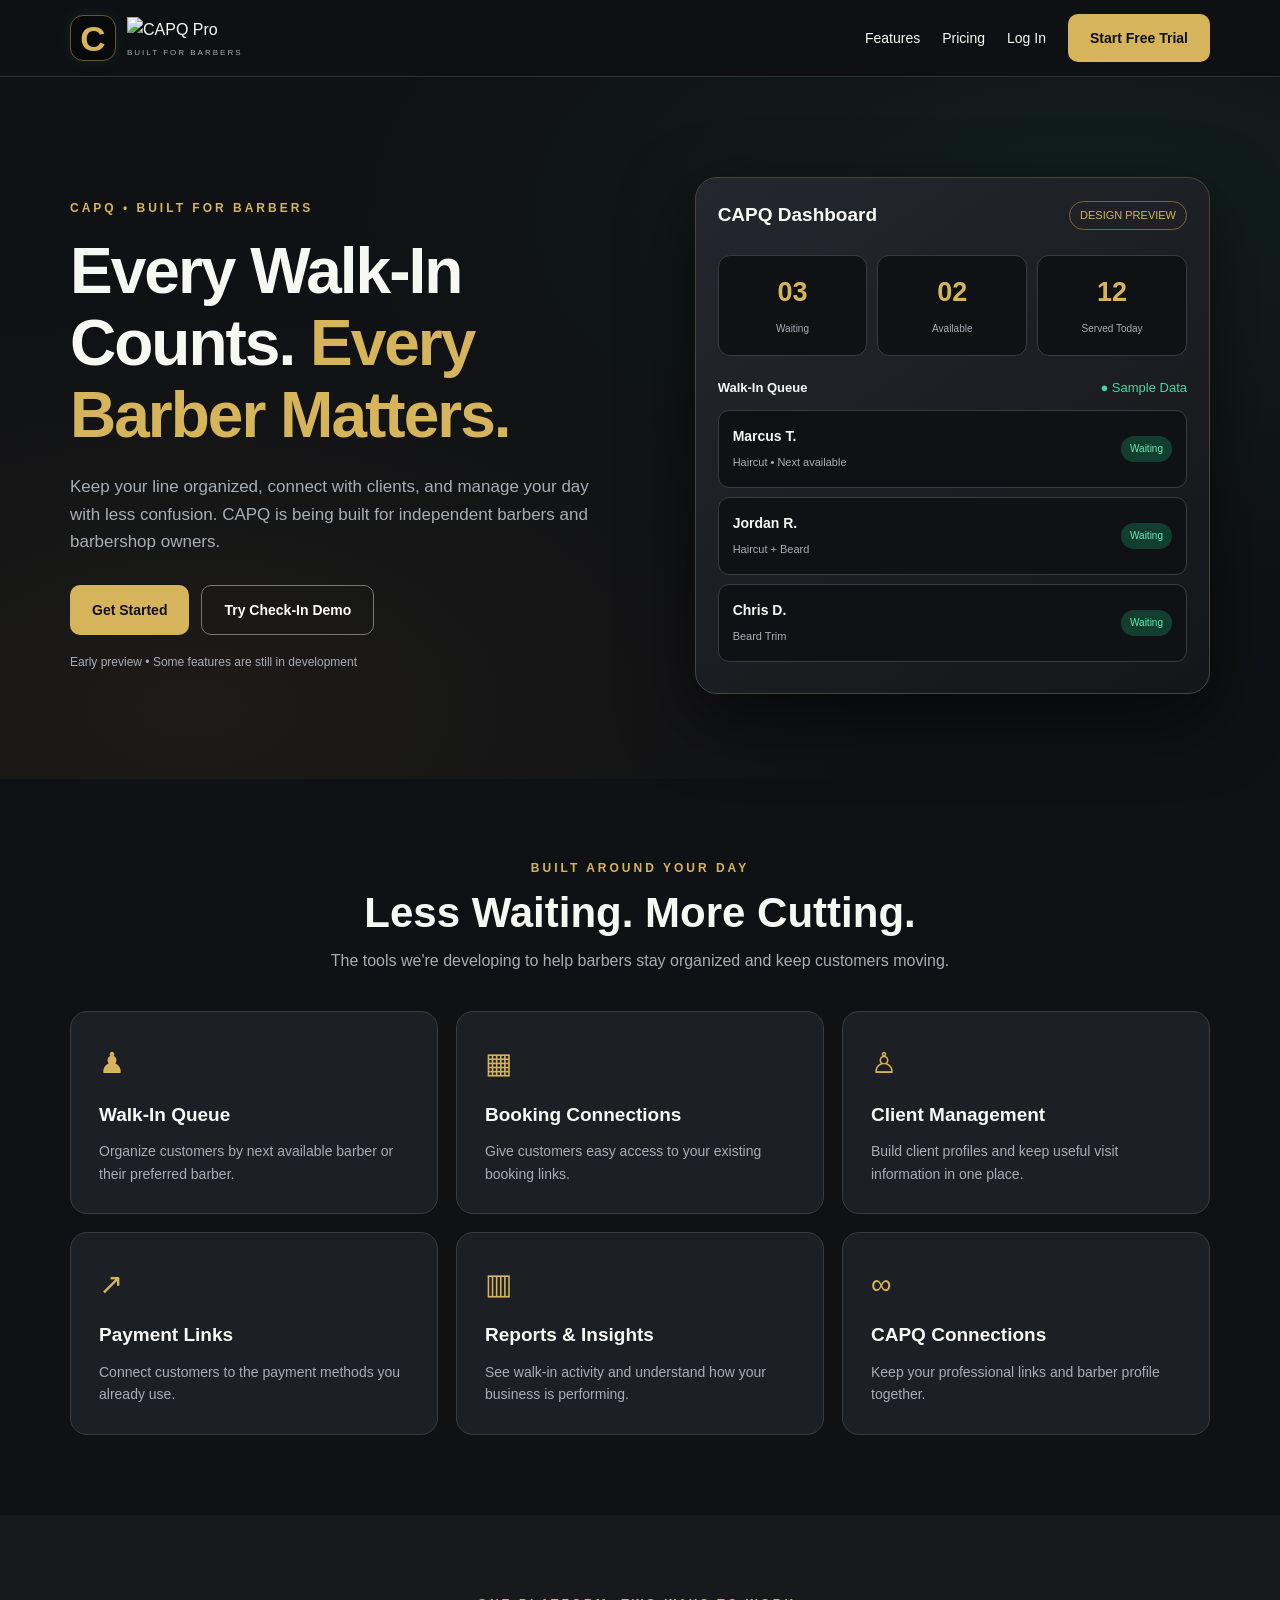
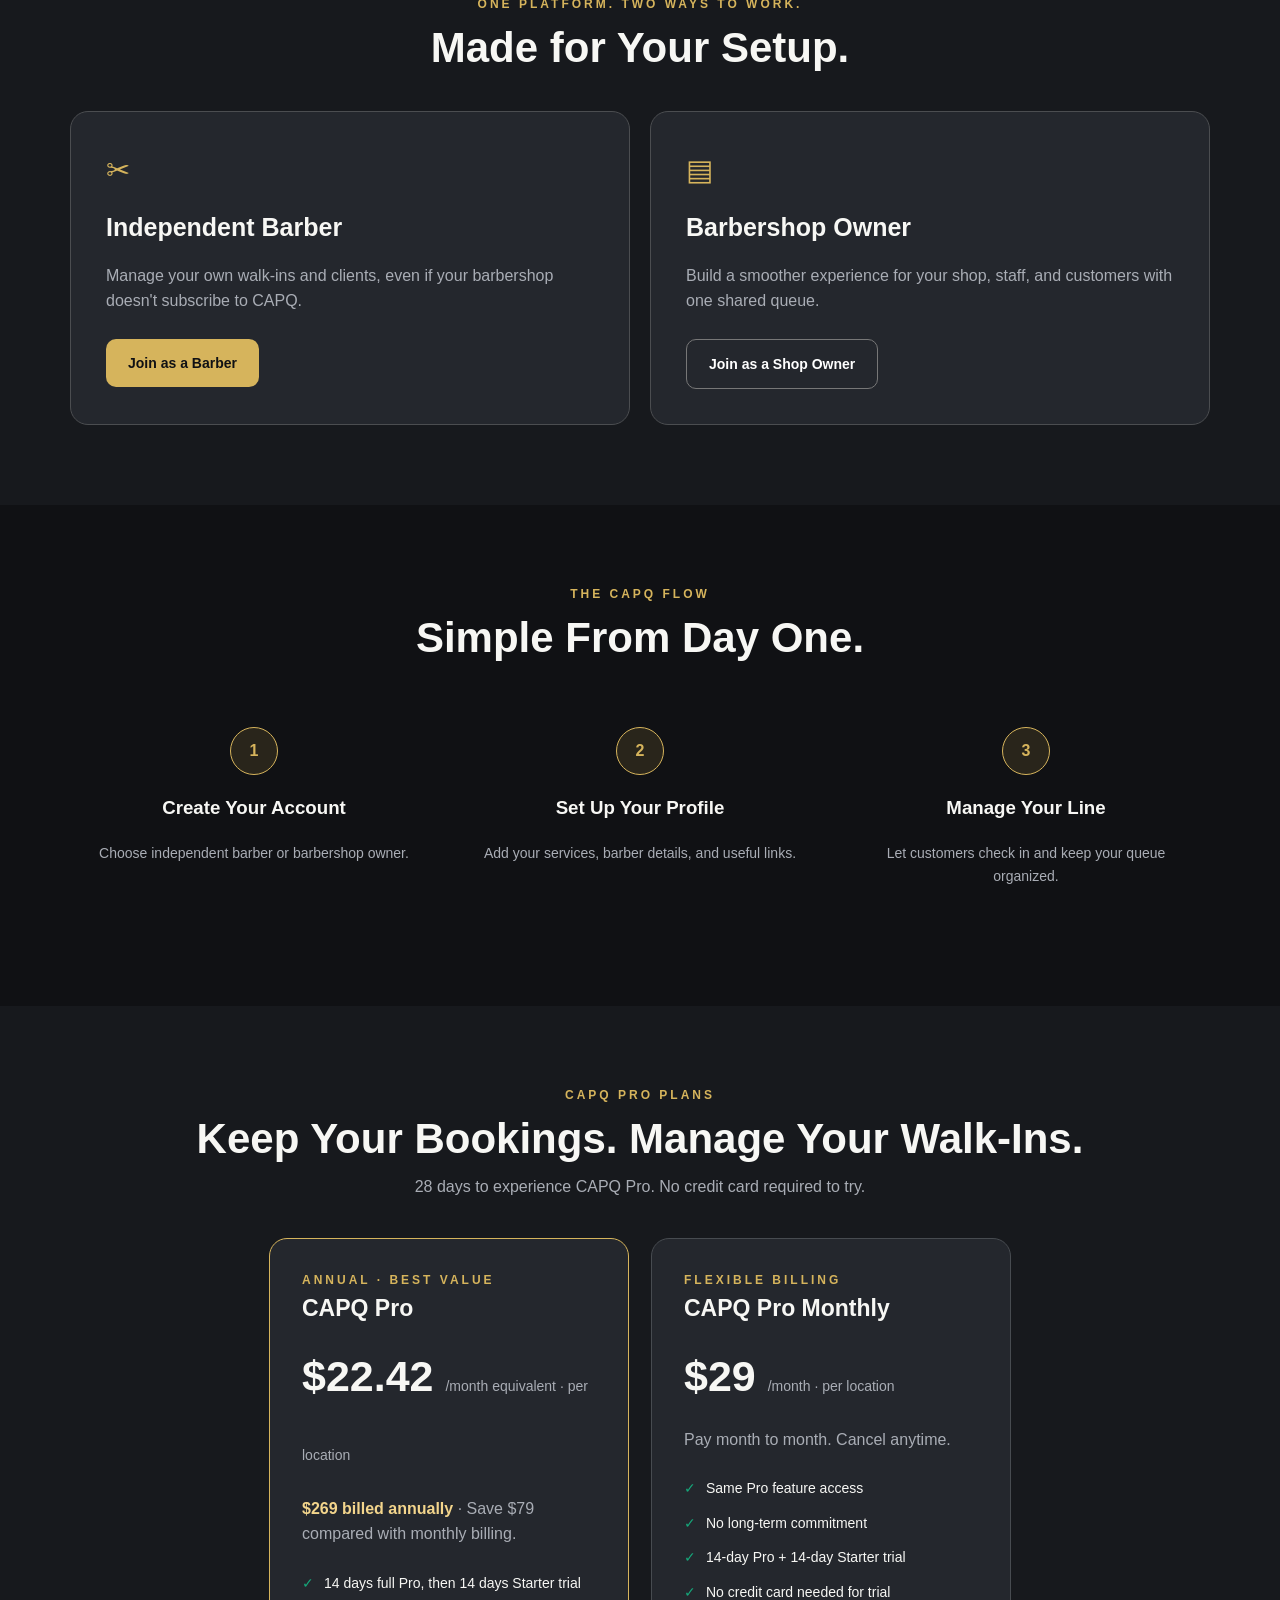
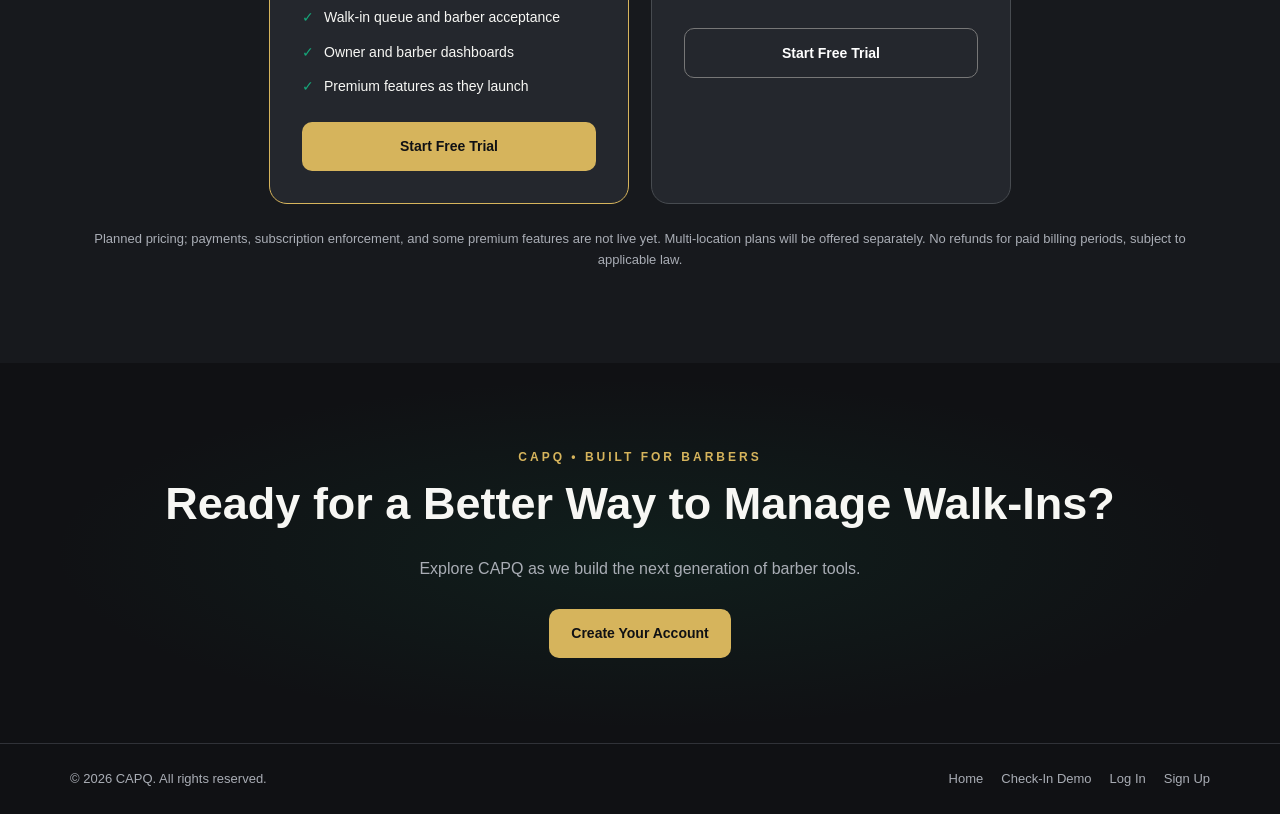
==== index.html @ 3737f9cf "Update index.html" ====
<!DOCTYPE html>
<html lang="en">
<head>
  <meta charset="UTF-8">
  <meta name="viewport" content="width=device-width, initial-scale=1">
  <meta name="theme-color" content="#101114">
  <meta name="description" content="CAPQ helps barbers and barbershops organize walk-ins, manage their line, and connect with clients.">
  <title>CAPQ Pro | Built for Barbers</title>
  <link rel="icon" type="image/svg+xml" href="assets/capq-mark.svg">
  <link rel="stylesheet" href="assets/capq-brand.css">
  <style>
    :root {
      --black: #101114;
      --charcoal: #292D33;
      --gold: #D6B45C;
      --ivory: #F7F7F4;
      --green: #16A77A;
      --muted: #A9ADB5;
    }

    * { box-sizing: border-box; }
    html { scroll-behavior: smooth; }

    body {
      margin: 0;
      background: var(--black);
      color: var(--ivory);
      font-family: Arial, Helvetica, sans-serif;
      line-height: 1.6;
    }

    a { color: inherit; text-decoration: none; }
    button, a { -webkit-tap-highlight-color: transparent; }

    .container {
      width: min(1140px, 92%);
      margin: auto;
    }

    .nav {
      border-bottom: 1px solid #303238;
      background: #101114f5;
      position: sticky;
      top: 0;
      z-index: 10;
    }

    .nav-inner {
      display: flex;
      align-items: center;
      justify-content: space-between;
      gap: 20px;
      padding: 14px 0;
    }

    .brand {
      display: flex;
      align-items: center;
      gap: 11px;
      min-width: 0;
    }

    .brand-icon {
      width: 46px;
      height: 46px;
      background: #08090b;
      border: 1px solid #67572c;
      border-radius: 13px;
      display: grid;
      place-items: center;
      box-shadow: 0 0 14px #16a77a22;
      flex-shrink: 0;
    }

    .brand-icon span {
      font-size: 35px;
      font-weight: 900;
      line-height: 1;
      color: var(--gold);
    }

    .brand-name {
      font-size: 24px;
      font-weight: 900;
      font-style: italic;
      letter-spacing: -1px;
      line-height: 1;
    }

    .brand-name span { color: var(--gold); }

    .brand-tag {
      font-size: 8px;
      letter-spacing: 2px;
      color: var(--muted);
      margin-top: 4px;
    }

    .nav-links {
      display: flex;
      align-items: center;
      gap: 22px;
      font-size: 14px;
    }

    .nav-links a:hover { color: var(--gold); }

    .btn {
      display: inline-flex;
      justify-content: center;
      align-items: center;
      padding: 13px 22px;
      border-radius: 10px;
      font-weight: 800;
      font-size: 14px;
      transition: transform .2s, opacity .2s;
      text-align: center;
      cursor: pointer;
    }

    .btn:hover { transform: translateY(-2px); }

    .btn-gold {
      background: var(--gold);
      color: #101114;
    }

    .btn-outline {
      border: 1px solid #777;
      color: white;
    }

    .btn-green {
      background: var(--green);
      color: white;
    }

    .hero {
      padding: 100px 0 85px;
      background:
        radial-gradient(ellipse at 85% 20%, #116c4b29, transparent 48%),
        radial-gradient(ellipse at 15% 90%, #d6b45c10, transparent 45%);
    }

    .hero-grid {
      display: grid;
      grid-template-columns: 1.05fr .95fr;
      align-items: center;
      gap: 55px;
    }

    .eyebrow {
      color: var(--gold);
      font-size: 12px;
      font-weight: bold;
      letter-spacing: 3px;
      text-transform: uppercase;
    }

    h1 {
      font-size: clamp(39px, 5vw, 65px);
      line-height: 1.12;
      letter-spacing: -2px;
      margin: 18px 0 22px;
    }

    h1 span { color: var(--gold); }

    .hero p {
      color: var(--muted);
      font-size: 17px;
      max-width: 530px;
    }

    .hero-actions {
      display: flex;
      flex-wrap: wrap;
      gap: 12px;
      margin-top: 30px;
    }

    .hero-note {
      margin-top: 18px;
      font-size: 12px;
      color: var(--muted);
    }

    .preview {
      border: 1px solid #49443b;
      border-radius: 22px;
      padding: 22px;
      background: linear-gradient(145deg, #24272d, #141619);
      box-shadow: 0 25px 70px #0008;
    }

    .preview-top {
      display: flex;
      justify-content: space-between;
      align-items: center;
      gap: 12px;
      margin-bottom: 24px;
    }

    .preview-top strong { font-size: 19px; }

    .demo-label {
      color: var(--gold);
      border: 1px solid #7b6737;
      border-radius: 30px;
      padding: 5px 10px;
      font-size: 11px;
    }

    .preview-stats {
      display: grid;
      grid-template-columns: repeat(3, 1fr);
      gap: 10px;
      margin-bottom: 22px;
    }

    .stat {
      padding: 15px 8px;
      background: #101114;
      border: 1px solid #383c42;
      border-radius: 12px;
      text-align: center;
    }

    .stat strong {
      display: block;
      font-size: 27px;
      color: var(--gold);
    }

    .stat small {
      font-size: 10px;
      color: var(--muted);
    }

    .preview-heading {
      display: flex;
      justify-content: space-between;
      margin-bottom: 12px;
      font-size: 13px;
    }

    .status { color: #48d7a1; }

    .queue-item {
      display: flex;
      justify-content: space-between;
      align-items: center;
      gap: 10px;
      padding: 14px;
      margin-bottom: 9px;
      background: #101114;
      border: 1px solid #383c42;
      border-radius: 11px;
    }

    .queue-item strong { display: block; font-size: 14px; }
    .queue-item small { color: var(--muted); font-size: 11px; }

    .pill {
      padding: 5px 9px;
      border-radius: 20px;
      background: #123e30;
      color: #67e8b7;
      font-size: 10px;
      white-space: nowrap;
    }

    section.content { padding: 80px 0; }

    .section-title {
      text-align: center;
      margin-bottom: 38px;
    }

    .section-title h2 {
      font-size: clamp(29px, 4vw, 42px);
      margin: 9px 0;
      line-height: 1.2;
    }

    .section-title p {
      color: var(--muted);
      max-width: 650px;
      margin: 10px auto;
    }

    .cards {
      display: grid;
      grid-template-columns: repeat(3, 1fr);
      gap: 18px;
    }

    .card {
      padding: 28px;
      border-radius: 17px;
      background: #1c1f24;
      border: 1px solid #383c42;
    }

    .card-icon {
      font-size: 29px;
      margin-bottom: 13px;
      color: var(--gold);
    }

    .card h3 { margin: 0 0 10px; font-size: 19px; }
    .card p { margin: 0; color: var(--muted); font-size: 14px; }

    .audience { background: #17191d; }

    .audience-grid {
      display: grid;
      grid-template-columns: repeat(2, 1fr);
      gap: 20px;
    }

    .audience-card {
      padding: 35px;
      background: #24272d;
      border: 1px solid #4b4d50;
      border-radius: 18px;
    }

    .audience-card h3 { font-size: 25px; margin: 0 0 12px; }
    .audience-card p { color: var(--muted); margin-bottom: 25px; }

    .steps {
      display: grid;
      grid-template-columns: repeat(3, 1fr);
      gap: 18px;
    }

    .step {
      padding: 25px;
      text-align: center;
    }

    .step-number {
      width: 48px;
      height: 48px;
      border-radius: 50%;
      background: #29251b;
      border: 1px solid var(--gold);
      color: var(--gold);
      display: grid;
      place-items: center;
      margin: 0 auto 18px;
      font-weight: 900;
    }

    .step p { color: var(--muted); font-size: 14px; }

    .pricing { background: #17191d; }

    .pricing-grid {
      display: grid;
      grid-template-columns: repeat(2, minmax(0, 360px));
      justify-content: center;
      gap: 22px;
    }

    .price-card {
      background: #24272d;
      border: 1px solid #474b50;
      padding: 32px;
      border-radius: 18px;
    }

    .price-card.featured { border-color: var(--gold); }
    .price-card h3 { font-size: 23px; margin: 0; }

    .price {
      font-size: 43px;
      font-weight: 900;
      margin: 15px 0;
    }

    .price small {
      font-size: 14px;
      color: var(--muted);
      font-weight: normal;
    }

    .price-card p { color: var(--muted); }

    .price-card ul {
      list-style: none;
      padding: 0;
      margin: 25px 0;
    }

    .price-card li {
      margin: 12px 0;
      font-size: 14px;
    }

    .price-card li::before {
      content: "✓";
      color: var(--green);
      margin-right: 10px;
    }

    .price-card .btn { width: 100%; }

    .pricing-note {
      color: var(--muted);
      font-size: 13px;
      text-align: center;
      margin-top: 25px;
    }

    .cta {
      text-align: center;
      padding: 85px 20px;
      background: radial-gradient(ellipse at center, #116c4b25, transparent 65%);
    }

    .cta h2 {
      font-size: clamp(30px, 4vw, 45px);
      margin: 0 0 14px;
    }

    .cta p { color: var(--muted); margin-bottom: 28px; }

    footer {
      border-top: 1px solid #303238;
      padding: 25px 0;
      color: var(--muted);
      font-size: 13px;
    }

    .footer-inner {
      display: flex;
      justify-content: space-between;
      gap: 20px;
      flex-wrap: wrap;
    }

    .footer-links {
      display: flex;
      gap: 18px;
      flex-wrap: wrap;
    }

    @media (max-width: 850px) {
      .hero-grid { grid-template-columns: 1fr; }
      .hero { padding: 65px 0; }
      .cards { grid-template-columns: repeat(2, 1fr); }
      .nav-links { gap: 12px; }
      .nav-links .desktop-link { display: none; }
    }

    @media (max-width: 580px) {
      .nav-links { font-size: 12px; }
      .nav-links .btn { padding: 10px 12px; }
      .brand-name { font-size: 21px; }
      .brand-icon { width: 40px; height: 40px; }
      .brand-icon span { font-size: 30px; }
      .brand-tag { letter-spacing: 1px; }

      .cards, .audience-grid, .steps, .pricing-grid {
        grid-template-columns: 1fr;
      }

      .hero-actions .btn { flex: 1; }
      section.content { padding: 60px 0; }
      .preview { padding: 15px; }
      .audience-card { padding: 25px; }
      .footer-inner { flex-direction: column; }
    }
  </style>
</head>

<body>
  <nav class="nav">
    <div class="container nav-inner">
      <a href="index.html" class="brand" aria-label="CAPQ Home">
        <div class="brand-icon" aria-hidden="true">
          <span>C</span>
        </div>
        <div>
          <img
            class="capq-pro-wordmark"
            src="assets/capq-wordmark.svg"
            alt="CAPQ Pro"
          >
          <div class="brand-tag">BUILT FOR BARBERS</div>
        </div>
      </a>

      <div class="nav-links">
        <a href="#features" class="desktop-link">Features</a>
        <a href="#pricing" class="desktop-link">Pricing</a>
        <a href="login.html">Log In</a>
        <a href="signup.html" class="btn btn-gold">
          Start Free Trial
        </a>
      </div>
    </div>
  </nav>

  <main>
    <section class="hero">
      <div class="container hero-grid">
        <div>
          <div class="eyebrow">CAPQ • Built for Barbers</div>
          <h1>
            Every Walk-In Counts.
            <span>Every Barber Matters.</span>
          </h1>
          <p>
            Keep your line organized, connect with clients, and manage
            your day with less confusion. CAPQ is being built for
            independent barbers and barbershop owners.
          </p>

          <div class="hero-actions">
            <a href="signup.html" class="btn btn-gold">
              Get Started
            </a>
            <a href="checkin.html" class="btn btn-outline">
              Try Check-In Demo
            </a>
          </div>

          <div class="hero-note">
            Early preview • Some features are still in development
          </div>
        </div>

        <div class="preview" aria-label="Example CAPQ dashboard">
          <div class="preview-top">
            <strong>CAPQ Dashboard</strong>
            <span class="demo-label">DESIGN PREVIEW</span>
          </div>

          <div class="preview-stats">
            <div class="stat">
              <strong>03</strong>
              <small>Waiting</small>
            </div>
            <div class="stat">
              <strong>02</strong>
              <small>Available</small>
            </div>
            <div class="stat">
              <strong>12</strong>
              <small>Served Today</small>
            </div>
          </div>

          <div class="preview-heading">
            <strong>Walk-In Queue</strong>
            <span class="status">● Sample Data</span>
          </div>

          <div class="queue-item">
            <div>
              <strong>Marcus T.</strong>
              <small>Haircut • Next available</small>
            </div>
            <span class="pill">Waiting</span>
          </div>

          <div class="queue-item">
            <div>
              <strong>Jordan R.</strong>
              <small>Haircut + Beard</small>
            </div>
            <span class="pill">Waiting</span>
          </div>

          <div class="queue-item">
            <div>
              <strong>Chris D.</strong>
              <small>Beard Trim</small>
            </div>
            <span class="pill">Waiting</span>
          </div>
        </div>
      </div>
    </section>

    <section id="features" class="content">
      <div class="container">
        <div class="section-title">
          <div class="eyebrow">Built Around Your Day</div>
          <h2>Less Waiting. More Cutting.</h2>
          <p>
            The tools we're developing to help barbers
            stay organized and keep customers moving.
          </p>
        </div>

        <div class="cards">
          <div class="card">
            <div class="card-icon">♟</div>
            <h3>Walk-In Queue</h3>
            <p>
              Organize customers by next available barber
              or their preferred barber.
            </p>
          </div>

          <div class="card">
            <div class="card-icon">▦</div>
            <h3>Booking Connections</h3>
            <p>
              Give customers easy access to your existing
              booking links.
            </p>
          </div>

          <div class="card">
            <div class="card-icon">♙</div>
            <h3>Client Management</h3>
            <p>
              Build client profiles and keep useful visit
              information in one place.
            </p>
          </div>

          <div class="card">
            <div class="card-icon">↗</div>
            <h3>Payment Links</h3>
            <p>
              Connect customers to the payment methods
              you already use.
            </p>
          </div>

          <div class="card">
            <div class="card-icon">▥</div>
            <h3>Reports & Insights</h3>
            <p>
              See walk-in activity and understand how
              your business is performing.
            </p>
          </div>

          <div class="card">
            <div class="card-icon">∞</div>
            <h3>CAPQ Connections</h3>
            <p>
              Keep your professional links and barber
              profile together.
            </p>
          </div>
        </div>
      </div>
    </section>

    <section class="content audience">
      <div class="container">
        <div class="section-title">
          <div class="eyebrow">
            One Platform. Two Ways to Work.
          </div>
          <h2>Made for Your Setup.</h2>
        </div>

        <div class="audience-grid">
          <div class="audience-card">
            <div class="card-icon">✂</div>
            <h3>Independent Barber</h3>
            <p>
              Manage your own walk-ins and clients, even if
              your barbershop doesn't subscribe to CAPQ.
            </p>
            <a href="signup.html" class="btn btn-gold">
              Join as a Barber
            </a>
          </div>

          <div class="audience-card">
            <div class="card-icon">▤</div>
            <h3>Barbershop Owner</h3>
            <p>
              Build a smoother experience for your shop,
              staff, and customers with one shared queue.
            </p>
            <a href="signup.html" class="btn btn-outline">
              Join as a Shop Owner
            </a>
          </div>
        </div>
      </div>
    </section>

    <section class="content">
      <div class="container">
        <div class="section-title">
          <div class="eyebrow">The CAPQ Flow</div>
          <h2>Simple From Day One.</h2>
        </div>

        <div class="steps">
          <div class="step">
            <div class="step-number">1</div>
            <h3>Create Your Account</h3>
            <p>
              Choose independent barber or barbershop owner.
            </p>
          </div>

          <div class="step">
            <div class="step-number">2</div>
            <h3>Set Up Your Profile</h3>
            <p>
              Add your services, barber details, and useful links.
            </p>
          </div>

          <div class="step">
            <div class="step-number">3</div>
            <h3>Manage Your Line</h3>
            <p>
              Let customers check in and keep your queue organized.
            </p>
          </div>
        </div>
      </div>
    </section>

    <section id="pricing" class="content pricing">
      <div class="container">
        <div class="section-title">
          <div class="eyebrow">CAPQ PRO PLANS</div>
          <h2>Keep Your Bookings. Manage Your Walk-Ins.</h2>
          <p>
            28 days to experience CAPQ Pro.
            No credit card required to try.
          </p>
        </div>

        <div class="pricing-grid">
          <div class="price-card featured capq-gold-border">
            <div class="eyebrow">ANNUAL · BEST VALUE</div>
            <h3>CAPQ Pro</h3>
            <div class="price">
              $22.42
              <small>/month equivalent · per location</small>
            </div>
            <p>
              <strong style="color:#f3d58c">
                $269 billed annually
              </strong>
              · Save $79 compared with monthly billing.
            </p>
            <ul>
              <li>14 days full Pro, then 14 days Starter trial</li>
              <li>Walk-in queue and barber acceptance</li>
              <li>Owner and barber dashboards</li>
              <li>Premium features as they launch</li>
            </ul>
            <a href="signup.html" class="btn btn-gold">
              Start Free Trial
            </a>
          </div>

          <div class="price-card">
            <div class="eyebrow">FLEXIBLE BILLING</div>
            <h3>CAPQ Pro Monthly</h3>
            <div class="price">
              $29
              <small>/month · per location</small>
            </div>
            <p>
              Pay month to month. Cancel anytime.
            </p>
            <ul>
              <li>Same Pro feature access</li>
              <li>No long-term commitment</li>
              <li>14-day Pro + 14-day Starter trial</li>
              <li>No credit card needed for trial</li>
            </ul>
            <a href="signup.html" class="btn btn-outline">
              Start Free Trial
            </a>
          </div>
        </div>

        <p class="pricing-note">
          Planned pricing; payments, subscription enforcement,
          and some premium features are not live yet.
          Multi-location plans will be offered separately.
          No refunds for paid billing periods, subject to applicable law.
        </p>
      </div>
    </section>

    <section class="cta">
      <div class="container">
        <div class="eyebrow">CAPQ • Built for Barbers</div>
        <h2>Ready for a Better Way to Manage Walk-Ins?</h2>
        <p>
          Explore CAPQ as we build the next generation
          of barber tools.
        </p>
        <a href="signup.html" class="btn btn-gold">
          Create Your Account
        </a>
      </div>
    </section>
  </main>

  <footer>
    <div class="container footer-inner">
      <div>© 2026 CAPQ. All rights reserved.</div>
      <div class="footer-links">
        <a href="index.html">Home</a>
        <a href="checkin.html">Check-In Demo</a>
        <a href="login.html">Log In</a>
        <a href="signup.html">Sign Up</a>
      </div>
    </div>
  </footer>
</body>
</html>
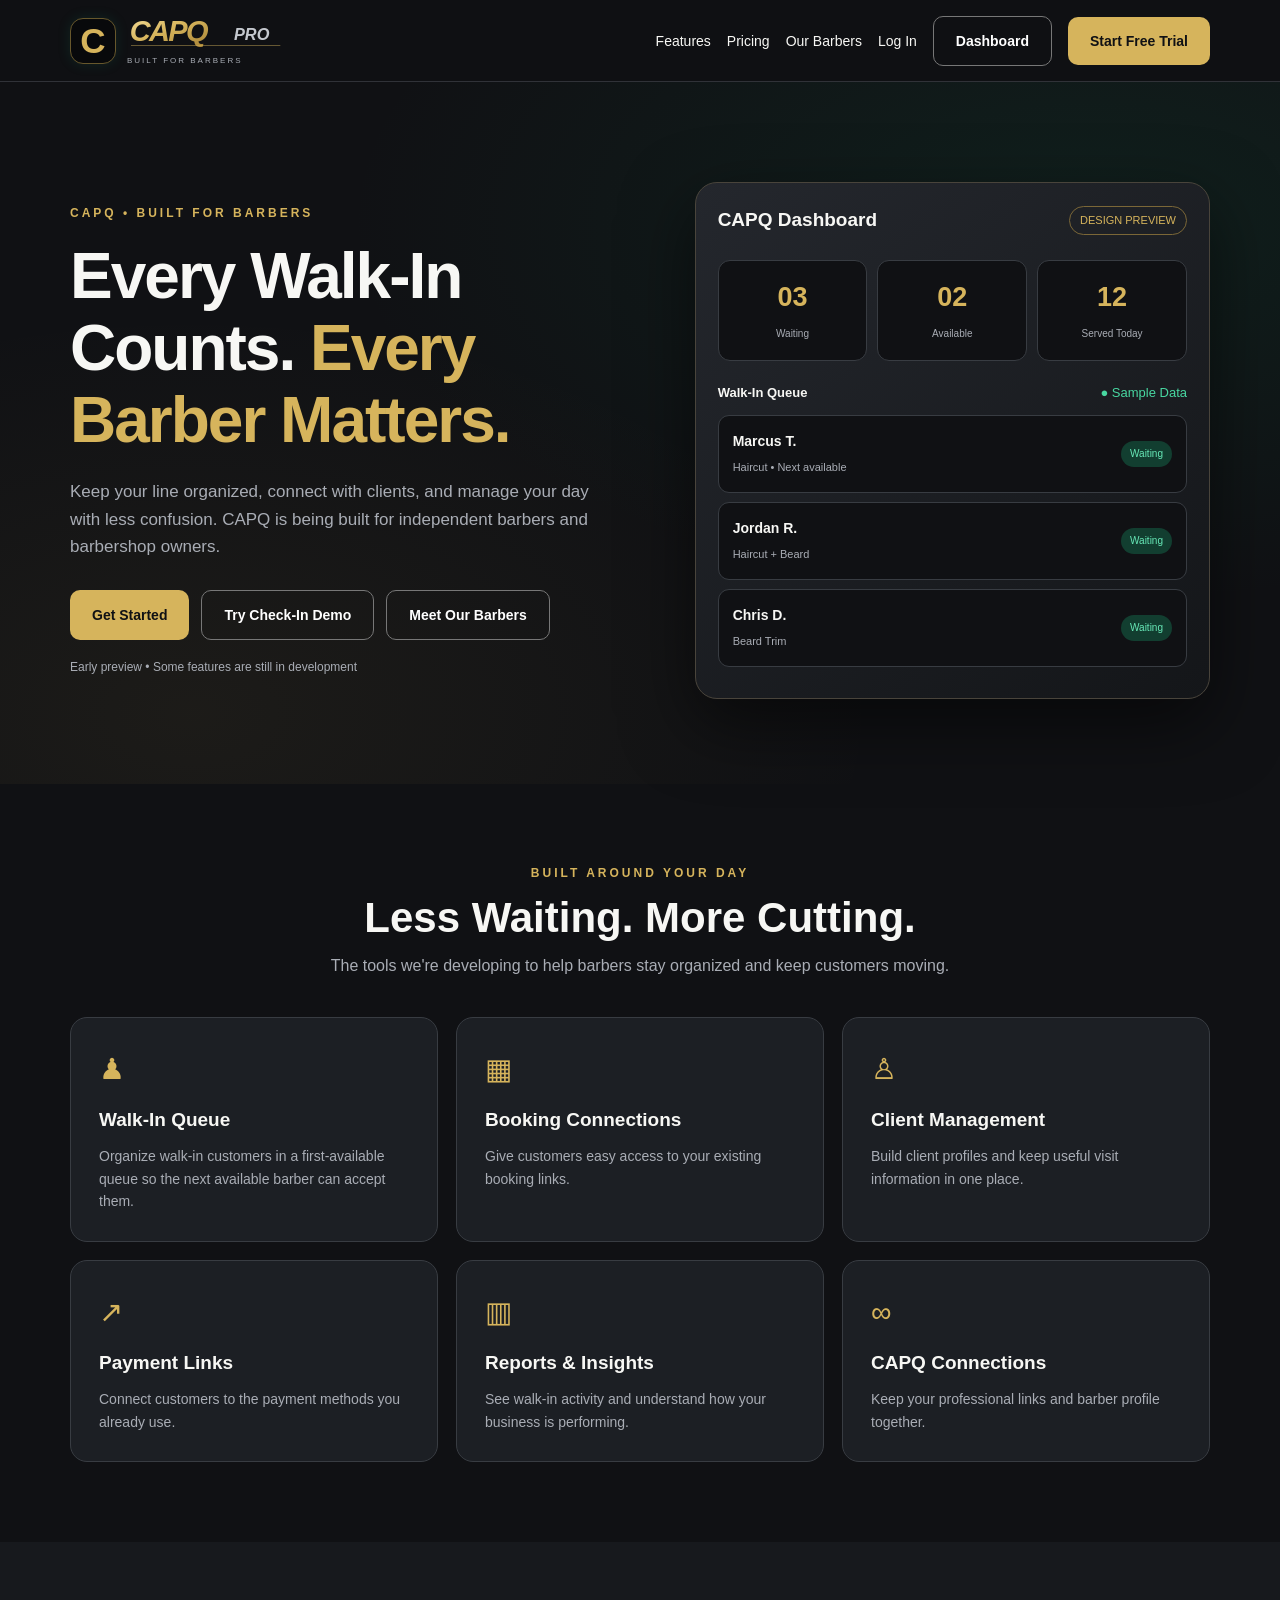
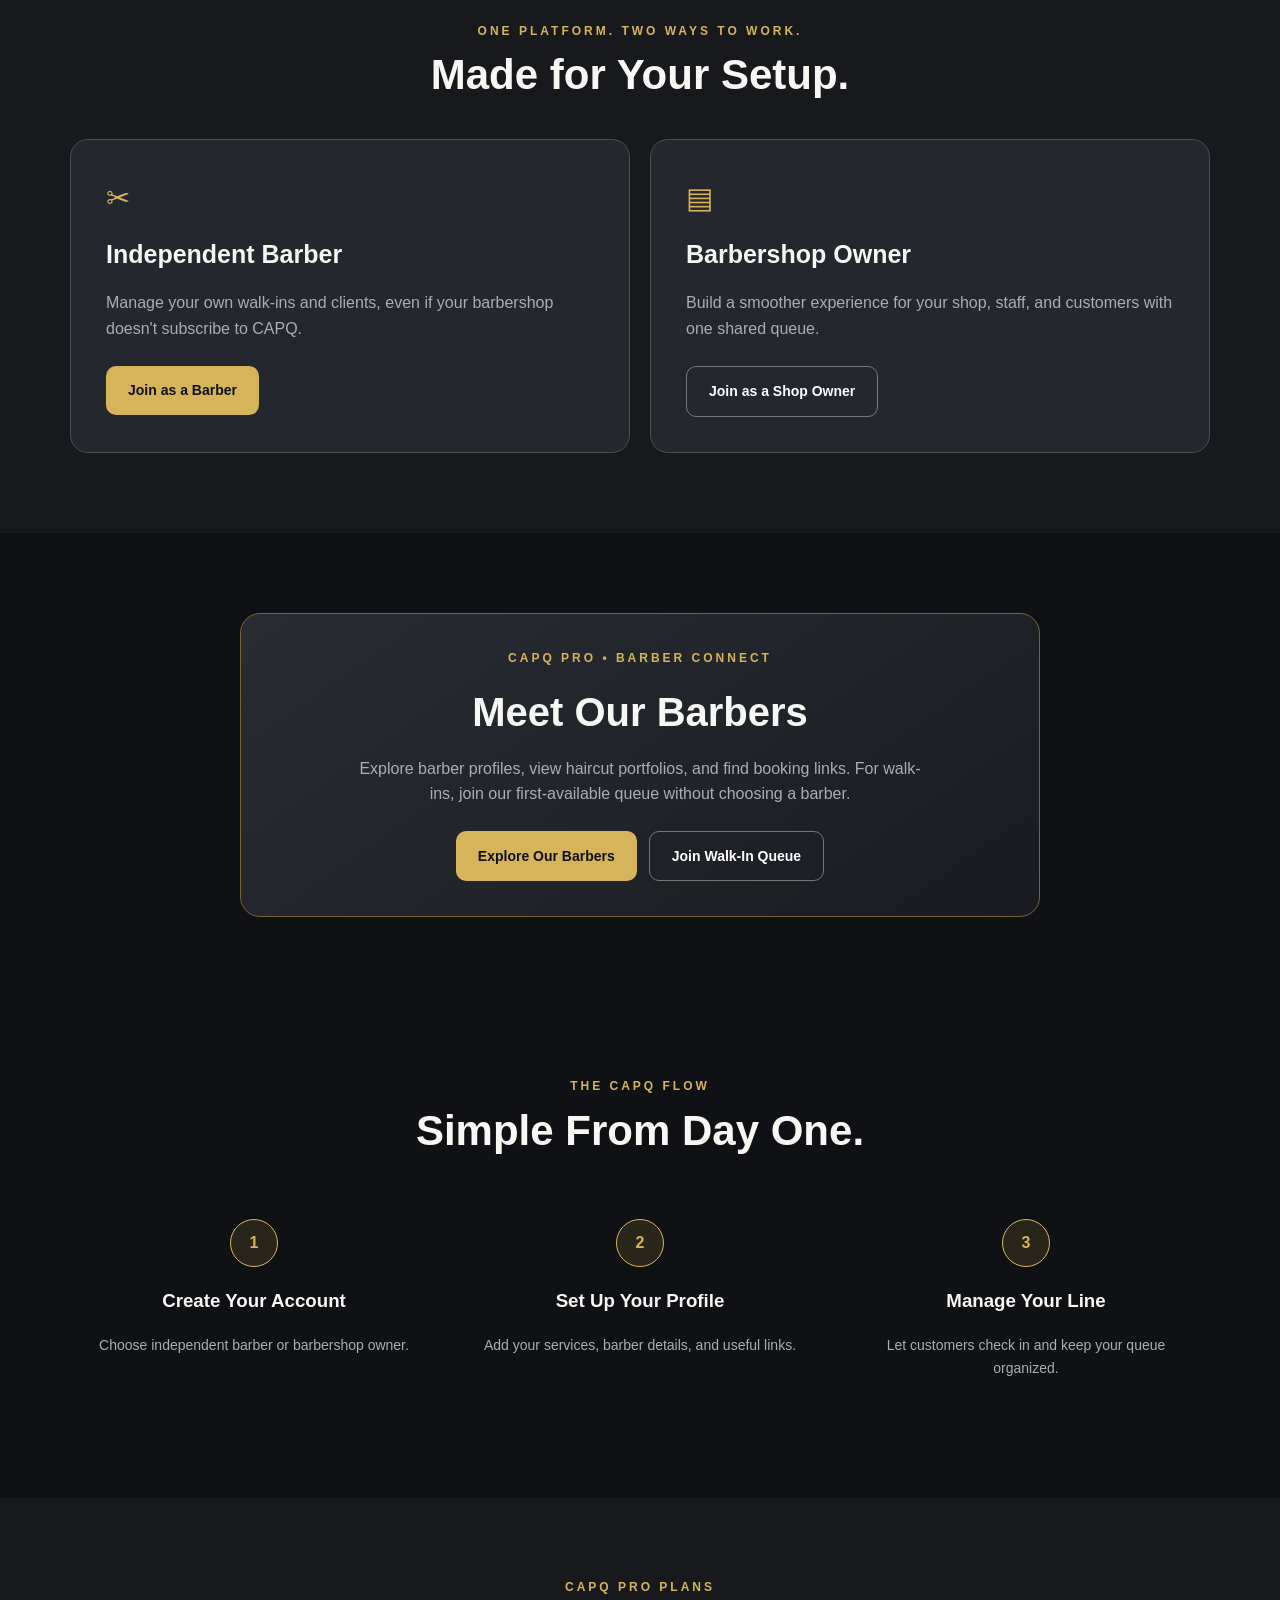
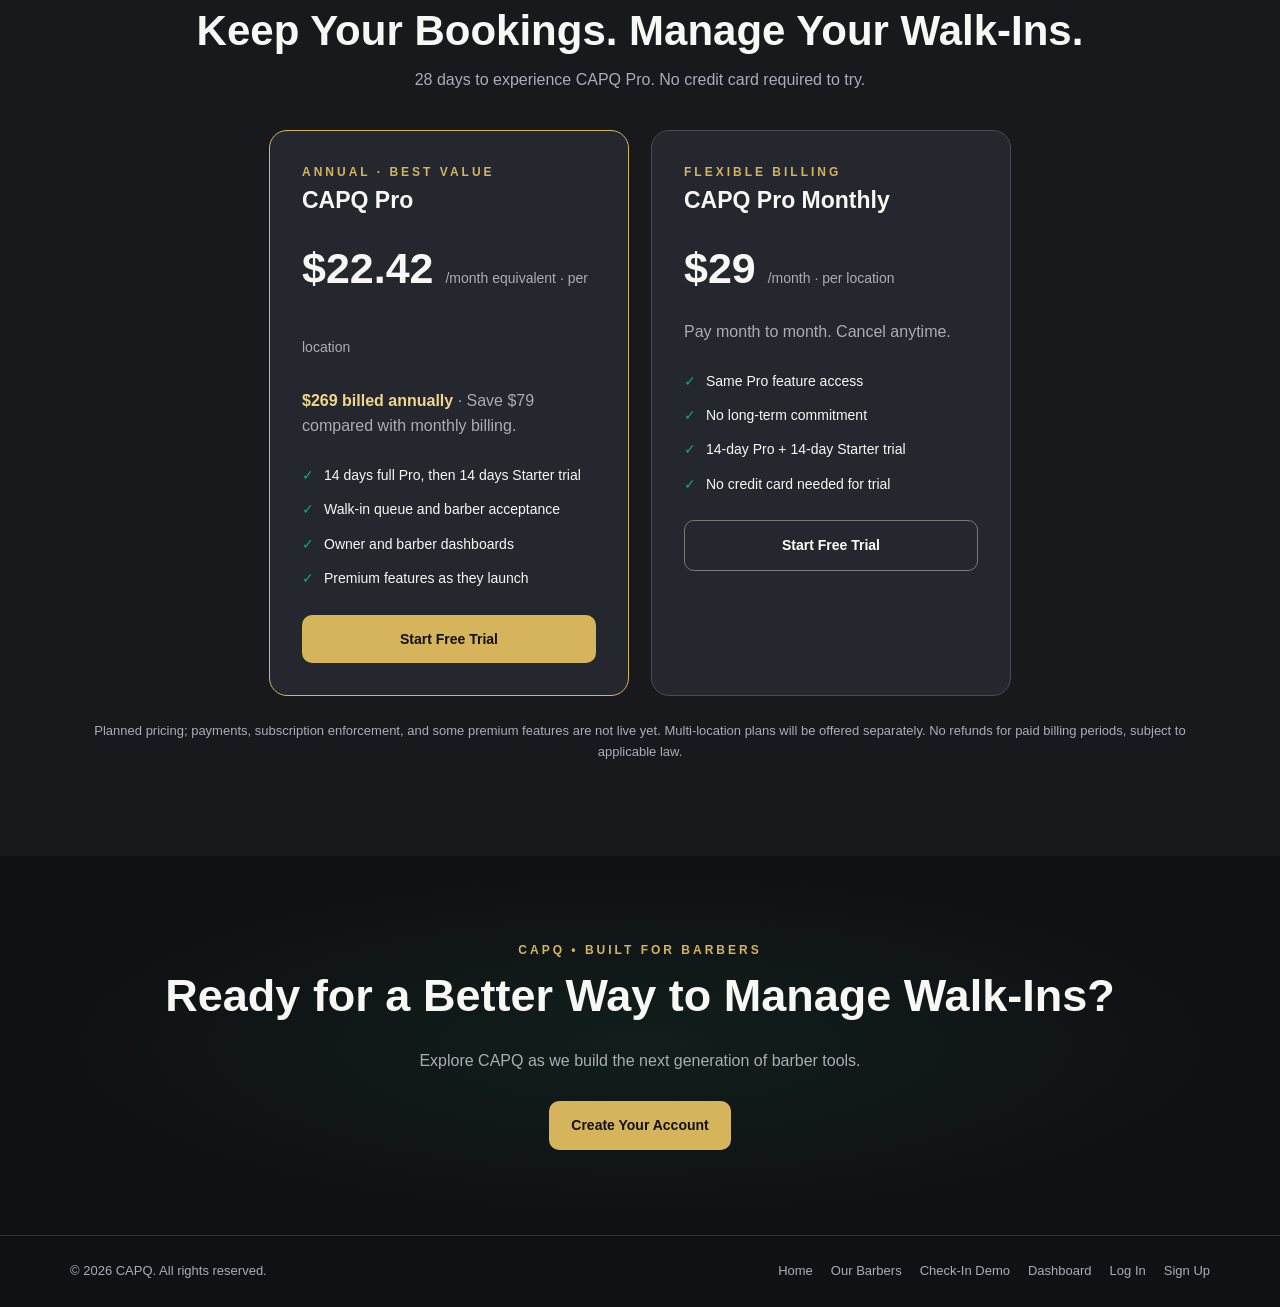
==== commit 7c348545: "Update index.html" ====
--- a/index.html
+++ b/index.html
@@ -9,6 +9,7 @@
   <title>CAPQ Pro | Built for Barbers</title>
   <link rel="icon" type="image/svg+xml" href="assets/capq-mark.svg">
   <link rel="stylesheet" href="assets/capq-brand.css">
+
   <style>
     :root {
       --black: #101114;
@@ -80,16 +81,6 @@
       color: var(--gold);
     }
 
-    .brand-name {
-      font-size: 24px;
-      font-weight: 900;
-      font-style: italic;
-      letter-spacing: -1px;
-      line-height: 1;
-    }
-
-    .brand-name span { color: var(--gold); }
-
     .brand-tag {
       font-size: 8px;
       letter-spacing: 2px;
@@ -97,10 +88,17 @@
       margin-top: 4px;
     }
 
+    .capq-pro-wordmark {
+      max-width: 160px;
+      width: 100%;
+      height: auto;
+      display: block;
+    }
+
     .nav-links {
       display: flex;
       align-items: center;
-      gap: 22px;
+      gap: 16px;
       font-size: 14px;
     }
 
@@ -259,8 +257,15 @@
       border-radius: 11px;
     }
 
-    .queue-item strong { display: block; font-size: 14px; }
-    .queue-item small { color: var(--muted); font-size: 11px; }
+    .queue-item strong {
+      display: block;
+      font-size: 14px;
+    }
+
+    .queue-item small {
+      color: var(--muted);
+      font-size: 11px;
+    }
 
     .pill {
       padding: 5px 9px;
@@ -309,8 +314,16 @@
       color: var(--gold);
     }
 
-    .card h3 { margin: 0 0 10px; font-size: 19px; }
-    .card p { margin: 0; color: var(--muted); font-size: 14px; }
+    .card h3 {
+      margin: 0 0 10px;
+      font-size: 19px;
+    }
+
+    .card p {
+      margin: 0;
+      color: var(--muted);
+      font-size: 14px;
+    }
 
     .audience { background: #17191d; }
 
@@ -327,8 +340,15 @@
       border-radius: 18px;
     }
 
-    .audience-card h3 { font-size: 25px; margin: 0 0 12px; }
-    .audience-card p { color: var(--muted); margin-bottom: 25px; }
+    .audience-card h3 {
+      font-size: 25px;
+      margin: 0 0 12px;
+    }
+
+    .audience-card p {
+      color: var(--muted);
+      margin-bottom: 25px;
+    }
 
     .steps {
       display: grid;
@@ -354,7 +374,10 @@
       font-weight: 900;
     }
 
-    .step p { color: var(--muted); font-size: 14px; }
+    .step p {
+      color: var(--muted);
+      font-size: 14px;
+    }
 
     .pricing { background: #17191d; }
 
@@ -372,8 +395,14 @@
       border-radius: 18px;
     }
 
-    .price-card.featured { border-color: var(--gold); }
-    .price-card h3 { font-size: 23px; margin: 0; }
+    .price-card.featured {
+      border-color: var(--gold);
+    }
+
+    .price-card h3 {
+      font-size: 23px;
+      margin: 0;
+    }
 
     .price {
       font-size: 43px;
@@ -415,6 +444,39 @@
       margin-top: 25px;
     }
 
+    .connect-section {
+      padding: 80px 0;
+      background: #101114;
+    }
+
+    .connect-panel {
+      max-width: 800px;
+      margin: auto;
+      background: linear-gradient(145deg, #292D33, #191B20);
+      border: 1px solid #786434;
+      border-radius: 20px;
+      padding: 35px;
+      text-align: center;
+    }
+
+    .connect-panel h2 {
+      font-size: clamp(28px, 4vw, 40px);
+      margin: 12px 0;
+    }
+
+    .connect-panel p {
+      color: var(--muted);
+      max-width: 580px;
+      margin: 12px auto 24px;
+    }
+
+    .connect-actions {
+      display: flex;
+      justify-content: center;
+      flex-wrap: wrap;
+      gap: 12px;
+    }
+
     .cta {
       text-align: center;
       padding: 85px 20px;
@@ -426,7 +488,10 @@
       margin: 0 0 14px;
     }
 
-    .cta p { color: var(--muted); margin-bottom: 28px; }
+    .cta p {
+      color: var(--muted);
+      margin-bottom: 28px;
+    }
 
     footer {
       border-top: 1px solid #303238;
@@ -448,23 +513,31 @@
       flex-wrap: wrap;
     }
 
+    @media (max-width: 950px) {
+      .nav-links { gap: 10px; }
+      .nav-links .desktop-link { display: none; }
+    }
+
     @media (max-width: 850px) {
       .hero-grid { grid-template-columns: 1fr; }
       .hero { padding: 65px 0; }
       .cards { grid-template-columns: repeat(2, 1fr); }
-      .nav-links { gap: 12px; }
-      .nav-links .desktop-link { display: none; }
     }
 
     @media (max-width: 580px) {
-      .nav-links { font-size: 12px; }
-      .nav-links .btn { padding: 10px 12px; }
-      .brand-name { font-size: 21px; }
-      .brand-icon { width: 40px; height: 40px; }
-      .brand-icon span { font-size: 30px; }
-      .brand-tag { letter-spacing: 1px; }
-
-      .cards, .audience-grid, .steps, .pricing-grid {
+      .nav-inner { gap: 8px; }
+      .nav-links { gap: 7px; font-size: 12px; }
+      .nav-links .btn { padding: 9px 10px; font-size: 12px; }
+      .nav-links .login-link { display: none; }
+      .brand-icon { width: 36px; height: 36px; }
+      .brand-icon span { font-size: 27px; }
+      .brand-tag { letter-spacing: 1px; font-size: 7px; }
+      .capq-pro-wordmark { max-width: 105px; }
+
+      .cards,
+      .audience-grid,
+      .steps,
+      .pricing-grid {
         grid-template-columns: 1fr;
       }
 
@@ -473,17 +546,23 @@
       .preview { padding: 15px; }
       .audience-card { padding: 25px; }
       .footer-inner { flex-direction: column; }
+      .connect-section { padding: 60px 0; }
+      .connect-panel { padding: 24px 18px; }
+      .connect-actions .btn { width: 100%; }
     }
   </style>
 </head>
 
 <body>
+
   <nav class="nav">
     <div class="container nav-inner">
+
       <a href="index.html" class="brand" aria-label="CAPQ Home">
         <div class="brand-icon" aria-hidden="true">
           <span>C</span>
         </div>
+
         <div>
           <img
             class="capq-pro-wordmark"
@@ -497,23 +576,30 @@
       <div class="nav-links">
         <a href="#features" class="desktop-link">Features</a>
         <a href="#pricing" class="desktop-link">Pricing</a>
-        <a href="login.html">Log In</a>
+        <a href="barbers.html" class="desktop-link">Our Barbers</a>
+        <a href="login.html" class="login-link">Log In</a>
+        <a href="login.html" class="btn btn-outline">Dashboard</a>
         <a href="signup.html" class="btn btn-gold">
           Start Free Trial
         </a>
       </div>
+
     </div>
   </nav>
 
   <main>
+
     <section class="hero">
       <div class="container hero-grid">
+
         <div>
           <div class="eyebrow">CAPQ • Built for Barbers</div>
+
           <h1>
             Every Walk-In Counts.
             <span>Every Barber Matters.</span>
           </h1>
+
           <p>
             Keep your line organized, connect with clients, and manage
             your day with less confusion. CAPQ is being built for
@@ -524,9 +610,14 @@
             <a href="signup.html" class="btn btn-gold">
               Get Started
             </a>
+
             <a href="checkin.html" class="btn btn-outline">
               Try Check-In Demo
             </a>
+
+            <a href="barbers.html" class="btn btn-outline">
+              Meet Our Barbers
+            </a>
           </div>
 
           <div class="hero-note">
@@ -535,24 +626,29 @@
         </div>
 
         <div class="preview" aria-label="Example CAPQ dashboard">
+
           <div class="preview-top">
             <strong>CAPQ Dashboard</strong>
             <span class="demo-label">DESIGN PREVIEW</span>
           </div>
 
           <div class="preview-stats">
+
             <div class="stat">
               <strong>03</strong>
               <small>Waiting</small>
             </div>
+
             <div class="stat">
               <strong>02</strong>
               <small>Available</small>
             </div>
+
             <div class="stat">
               <strong>12</strong>
               <small>Served Today</small>
             </div>
+
           </div>
 
           <div class="preview-heading">
@@ -583,12 +679,15 @@
             </div>
             <span class="pill">Waiting</span>
           </div>
-        </div>
+
+        </div>
+
       </div>
     </section>
 
     <section id="features" class="content">
       <div class="container">
+
         <div class="section-title">
           <div class="eyebrow">Built Around Your Day</div>
           <h2>Less Waiting. More Cutting.</h2>
@@ -599,12 +698,13 @@
         </div>
 
         <div class="cards">
+
           <div class="card">
             <div class="card-icon">♟</div>
             <h3>Walk-In Queue</h3>
             <p>
-              Organize customers by next available barber
-              or their preferred barber.
+              Organize walk-in customers in a first-available
+              queue so the next available barber can accept them.
             </p>
           </div>
 
@@ -652,12 +752,14 @@
               profile together.
             </p>
           </div>
+
         </div>
       </div>
     </section>
 
     <section class="content audience">
       <div class="container">
+
         <div class="section-title">
           <div class="eyebrow">
             One Platform. Two Ways to Work.
@@ -666,6 +768,7 @@
         </div>
 
         <div class="audience-grid">
+
           <div class="audience-card">
             <div class="card-icon">✂</div>
             <h3>Independent Barber</h3>
@@ -689,18 +792,51 @@
               Join as a Shop Owner
             </a>
           </div>
+
         </div>
       </div>
     </section>
 
+    <section class="connect-section" id="barber-connect">
+      <div class="container">
+
+        <div class="connect-panel">
+          <div class="eyebrow">
+            CAPQ PRO • BARBER CONNECT
+          </div>
+
+          <h2>Meet Our Barbers</h2>
+
+          <p>
+            Explore barber profiles, view haircut portfolios,
+            and find booking links. For walk-ins, join our
+            first-available queue without choosing a barber.
+          </p>
+
+          <div class="connect-actions">
+            <a href="barbers.html" class="btn btn-gold">
+              Explore Our Barbers
+            </a>
+
+            <a href="checkin.html" class="btn btn-outline">
+              Join Walk-In Queue
+            </a>
+          </div>
+        </div>
+
+      </div>
+    </section>
+
     <section class="content">
       <div class="container">
+
         <div class="section-title">
           <div class="eyebrow">The CAPQ Flow</div>
           <h2>Simple From Day One.</h2>
         </div>
 
         <div class="steps">
+
           <div class="step">
             <div class="step-number">1</div>
             <h3>Create Your Account</h3>
@@ -724,12 +860,14 @@
               Let customers check in and keep your queue organized.
             </p>
           </div>
+
         </div>
       </div>
     </section>
 
     <section id="pricing" class="content pricing">
       <div class="container">
+
         <div class="section-title">
           <div class="eyebrow">CAPQ PRO PLANS</div>
           <h2>Keep Your Bookings. Manage Your Walk-Ins.</h2>
@@ -740,25 +878,30 @@
         </div>
 
         <div class="pricing-grid">
+
           <div class="price-card featured capq-gold-border">
             <div class="eyebrow">ANNUAL · BEST VALUE</div>
             <h3>CAPQ Pro</h3>
+
             <div class="price">
               $22.42
               <small>/month equivalent · per location</small>
             </div>
+
             <p>
               <strong style="color:#f3d58c">
                 $269 billed annually
               </strong>
               · Save $79 compared with monthly billing.
             </p>
+
             <ul>
               <li>14 days full Pro, then 14 days Starter trial</li>
               <li>Walk-in queue and barber acceptance</li>
               <li>Owner and barber dashboards</li>
               <li>Premium features as they launch</li>
             </ul>
+
             <a href="signup.html" class="btn btn-gold">
               Start Free Trial
             </a>
@@ -767,23 +910,28 @@
           <div class="price-card">
             <div class="eyebrow">FLEXIBLE BILLING</div>
             <h3>CAPQ Pro Monthly</h3>
+
             <div class="price">
               $29
               <small>/month · per location</small>
             </div>
+
             <p>
               Pay month to month. Cancel anytime.
             </p>
+
             <ul>
               <li>Same Pro feature access</li>
               <li>No long-term commitment</li>
               <li>14-day Pro + 14-day Starter trial</li>
               <li>No credit card needed for trial</li>
             </ul>
+
             <a href="signup.html" class="btn btn-outline">
               Start Free Trial
             </a>
           </div>
+
         </div>
 
         <p class="pricing-note">
@@ -792,34 +940,47 @@
           Multi-location plans will be offered separately.
           No refunds for paid billing periods, subject to applicable law.
         </p>
+
       </div>
     </section>
 
     <section class="cta">
       <div class="container">
+
         <div class="eyebrow">CAPQ • Built for Barbers</div>
+
         <h2>Ready for a Better Way to Manage Walk-Ins?</h2>
+
         <p>
           Explore CAPQ as we build the next generation
           of barber tools.
         </p>
+
         <a href="signup.html" class="btn btn-gold">
           Create Your Account
         </a>
+
       </div>
     </section>
+
   </main>
 
   <footer>
     <div class="container footer-inner">
+
       <div>© 2026 CAPQ. All rights reserved.</div>
+
       <div class="footer-links">
         <a href="index.html">Home</a>
+        <a href="barbers.html">Our Barbers</a>
         <a href="checkin.html">Check-In Demo</a>
+        <a href="login.html">Dashboard</a>
         <a href="login.html">Log In</a>
         <a href="signup.html">Sign Up</a>
       </div>
+
     </div>
   </footer>
+
 </body>
 </html>
--- a/assets/capq-brand.css
+++ b/assets/capq-brand.css
@@ -0,0 +1,40 @@
+
+/* CAPQ PRO — SHARED BRAND STYLES */
+
+:root {
+  --capq-black: #101114;
+  --capq-charcoal: #292D33;
+  --capq-gold: #D6B45C;
+  --capq-silver: #C4C8CE;
+  --capq-green: #16A77A;
+  --capq-white: #F7F7F4;
+}
+
+.capq-pro-wordmark {
+  display: block;
+  width: 155px;
+  max-width: 100%;
+  height: auto;
+}
+
+.capq-gold-border {
+  border: 1px solid var(--capq-gold) !important;
+}
+
+.capq-panel-border {
+  border-color: #655735 !important;
+}
+
+a:focus-visible,
+button:focus-visible,
+input:focus-visible,
+select:focus-visible {
+  outline: 2px solid var(--capq-gold);
+  outline-offset: 3px;
+}
+
+@media (max-width: 480px) {
+  .capq-pro-wordmark {
+    width: 130px;
+  }
+}
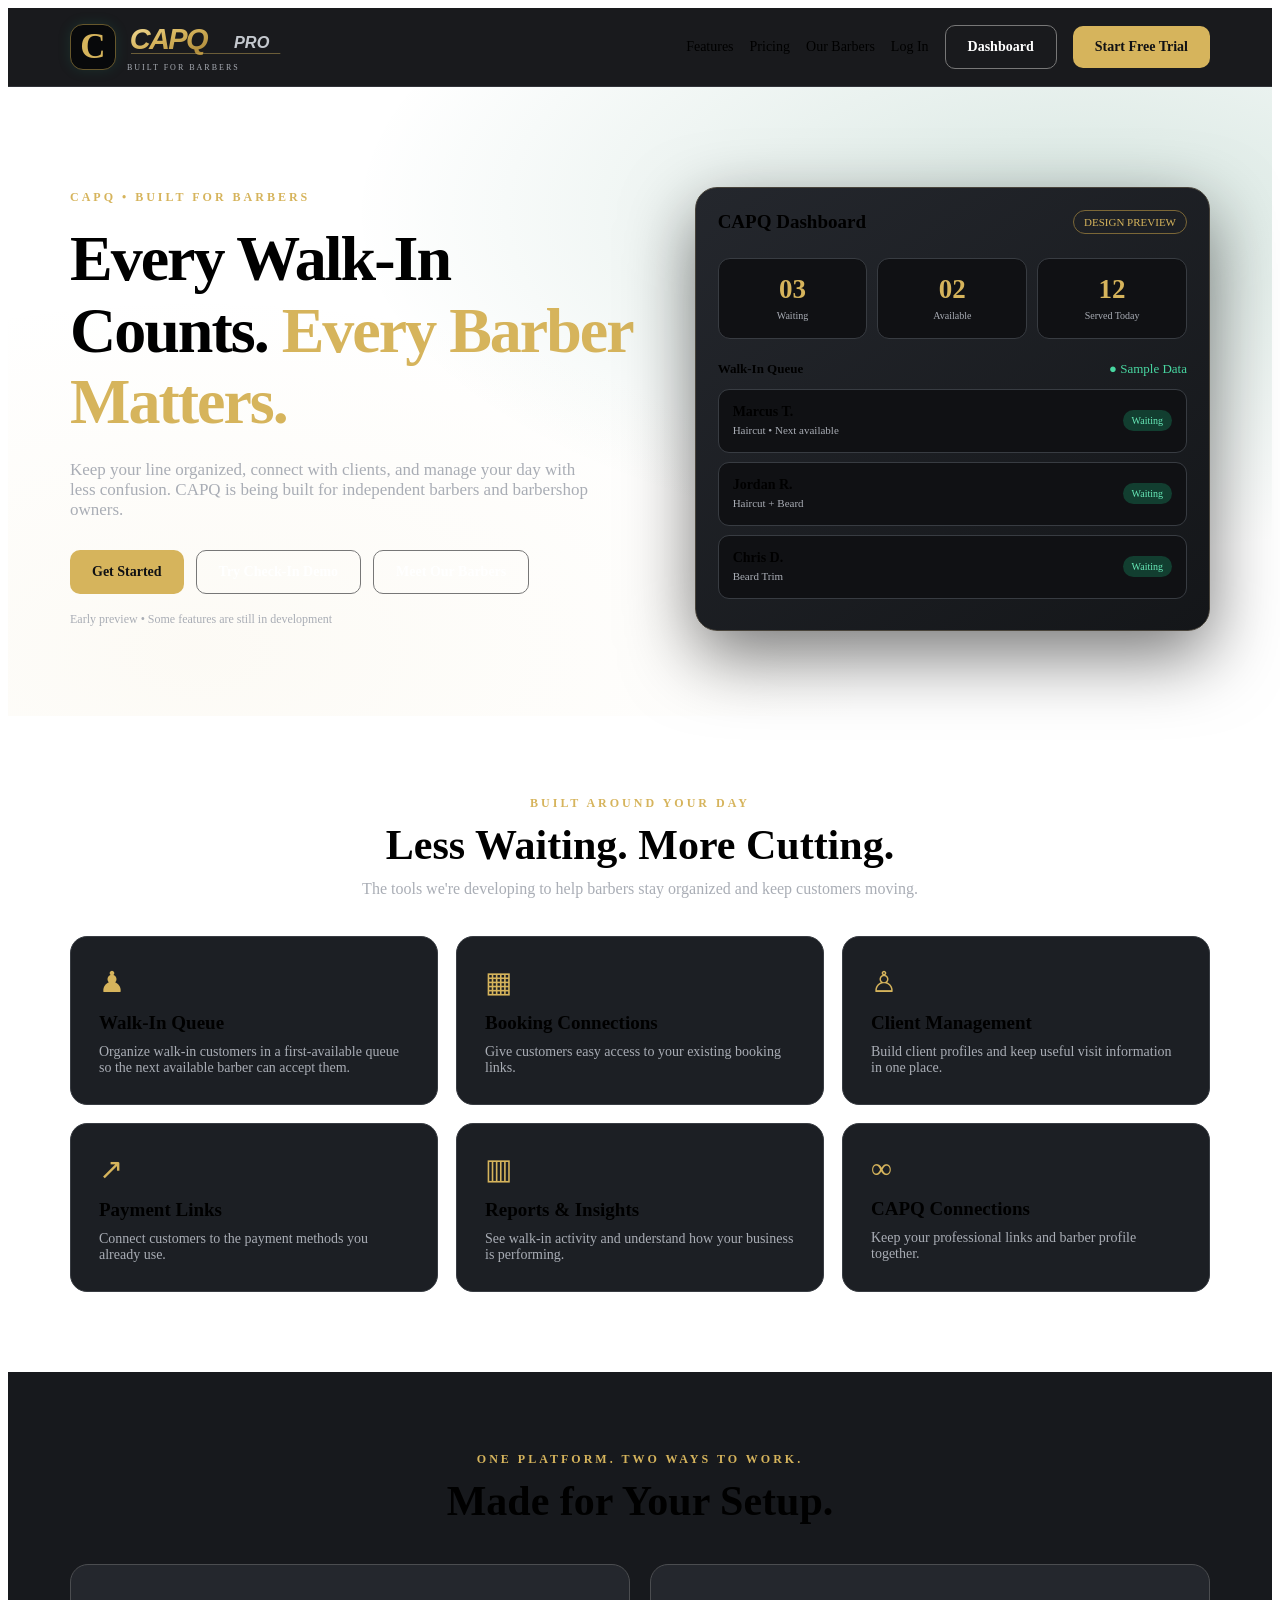
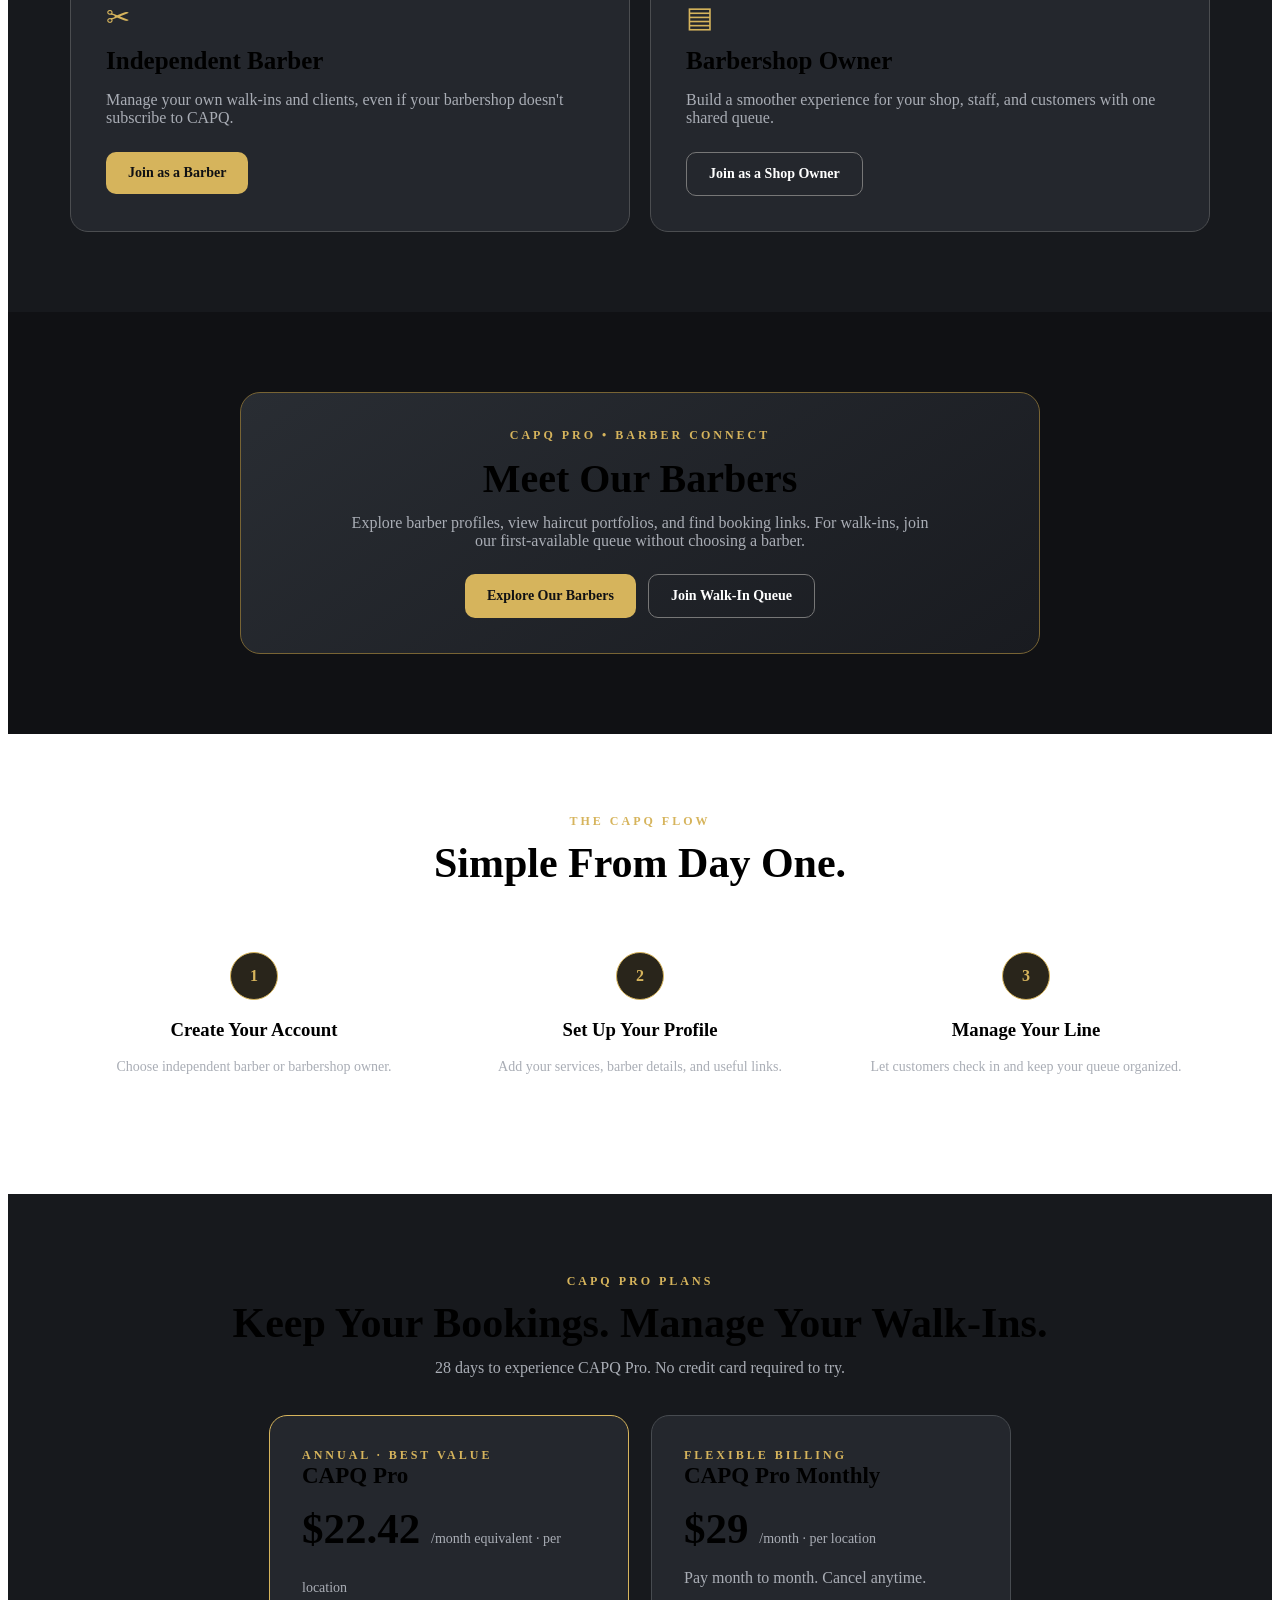
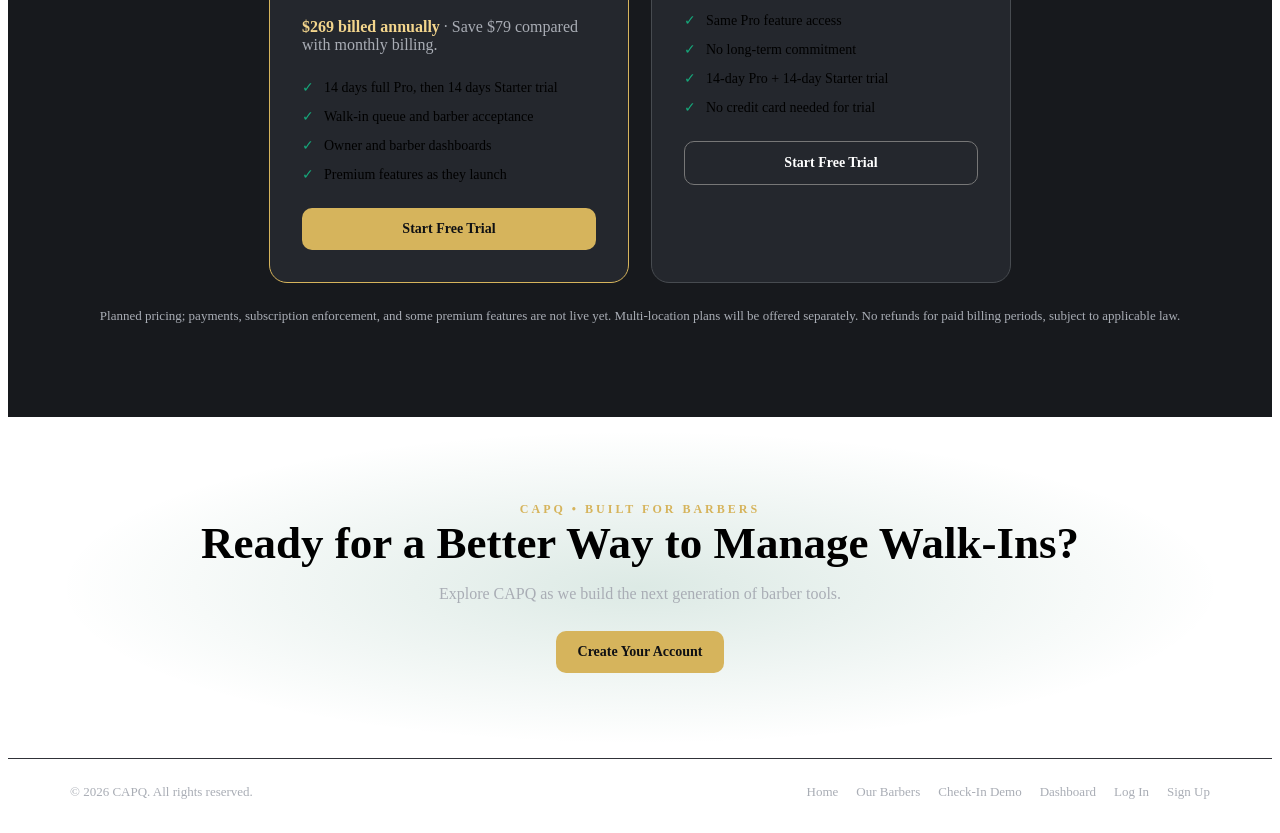
==== commit c9e79acb: "Update index.html" ====
--- a/index.html
+++ b/index.html
@@ -22,6 +22,8 @@
 
     * { box-sizing: border-box; }
     html { scroll-behavior: smooth; }
+
+    <script src="assets/capq-nav.js" defer></script>
 
     body {
       margin: 0;
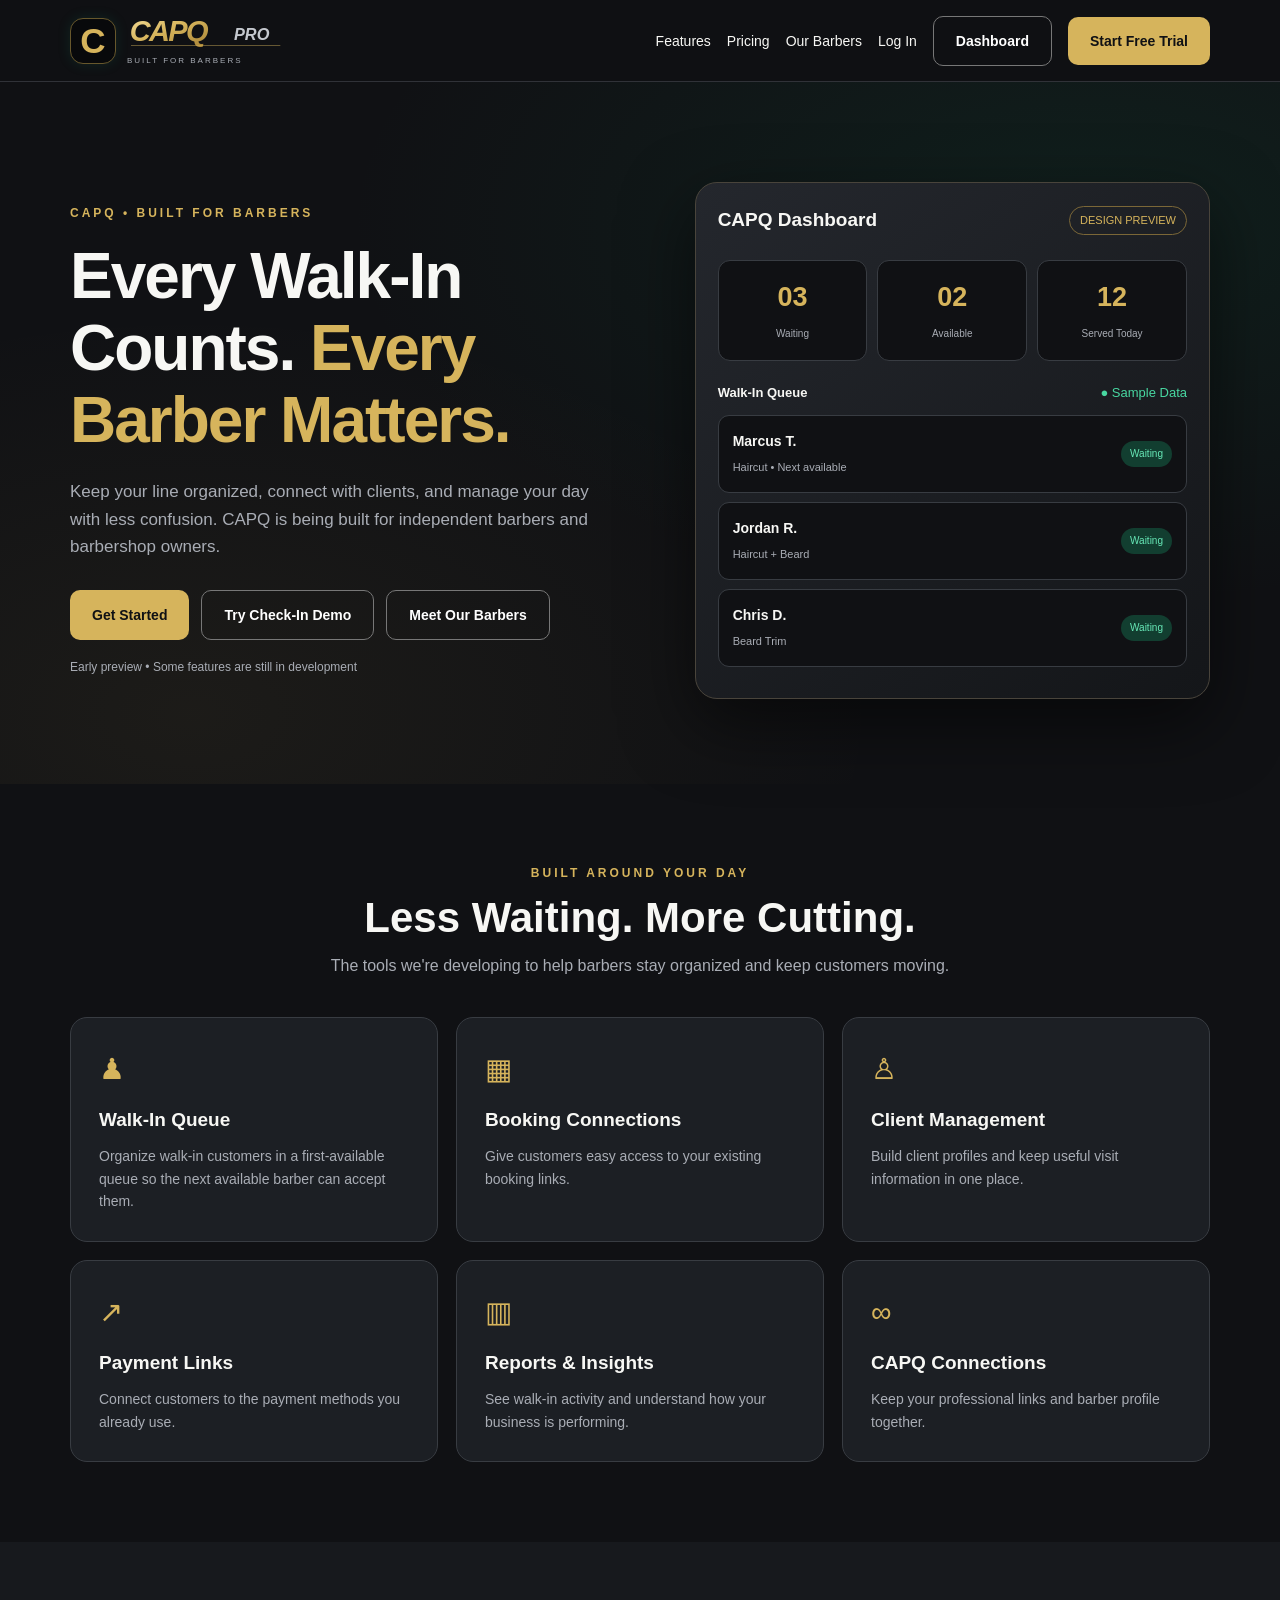
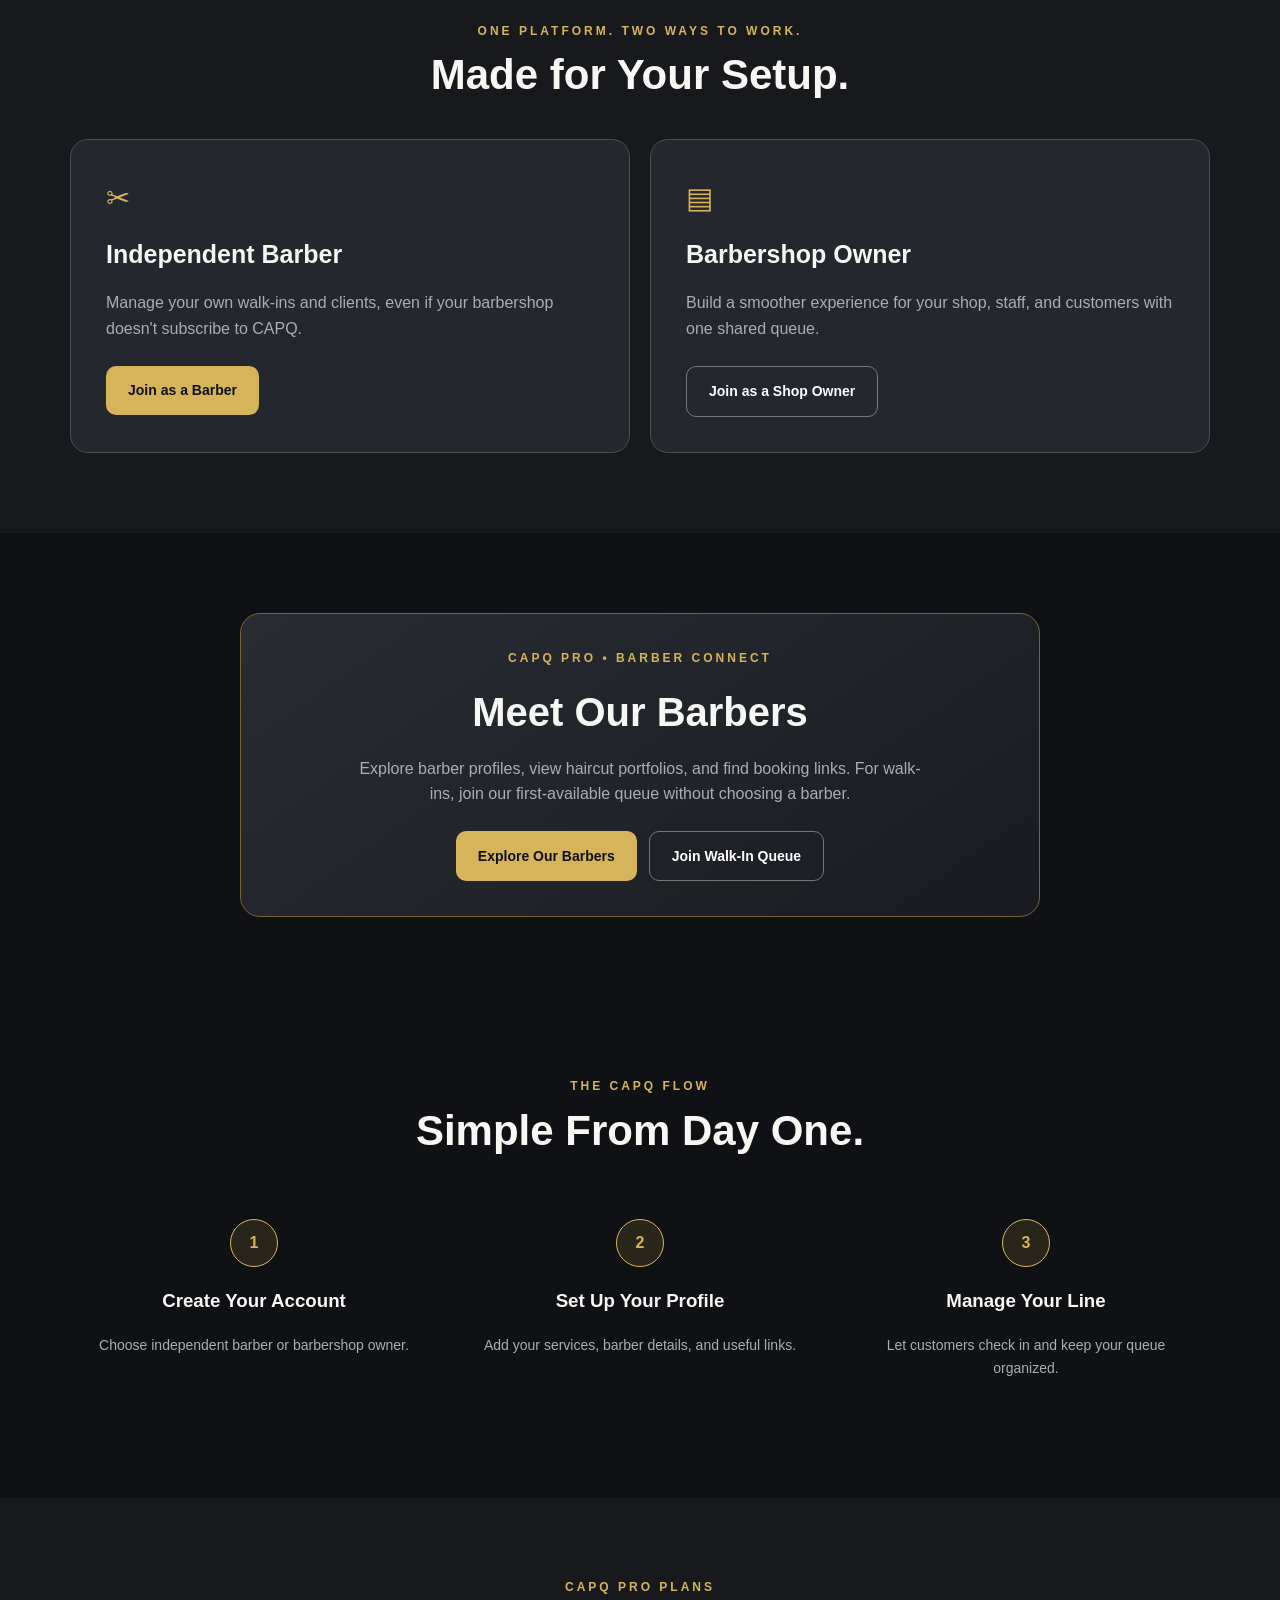
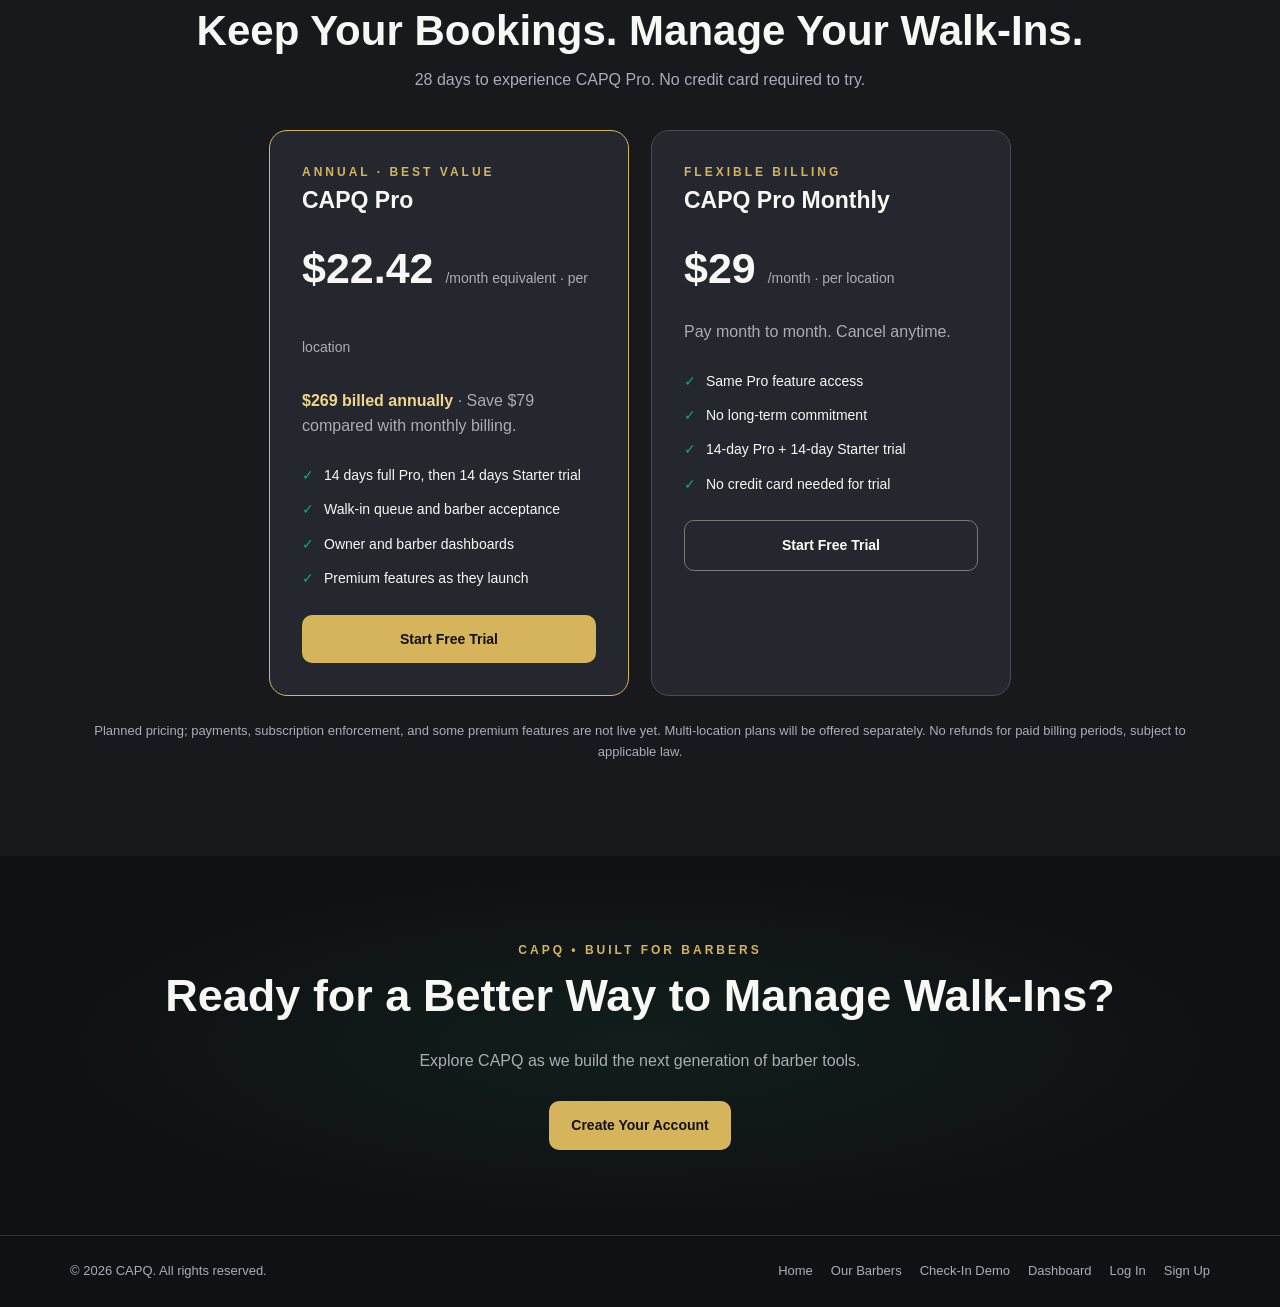
==== commit 41ce8d21: "Update index.html" ====
--- a/index.html
+++ b/index.html
@@ -23,7 +23,6 @@
     * { box-sizing: border-box; }
     html { scroll-behavior: smooth; }
 
-    <script src="assets/capq-nav.js" defer></script>
 
     body {
       margin: 0;
@@ -983,6 +982,10 @@
 
     </div>
   </footer>
-
+<script src="assets/capq-nav.js" defer></script>
+</body>
+  </script>
+<script src="assets/capq-nav.js" defer></script>
 </body>
 </html>
+</html>
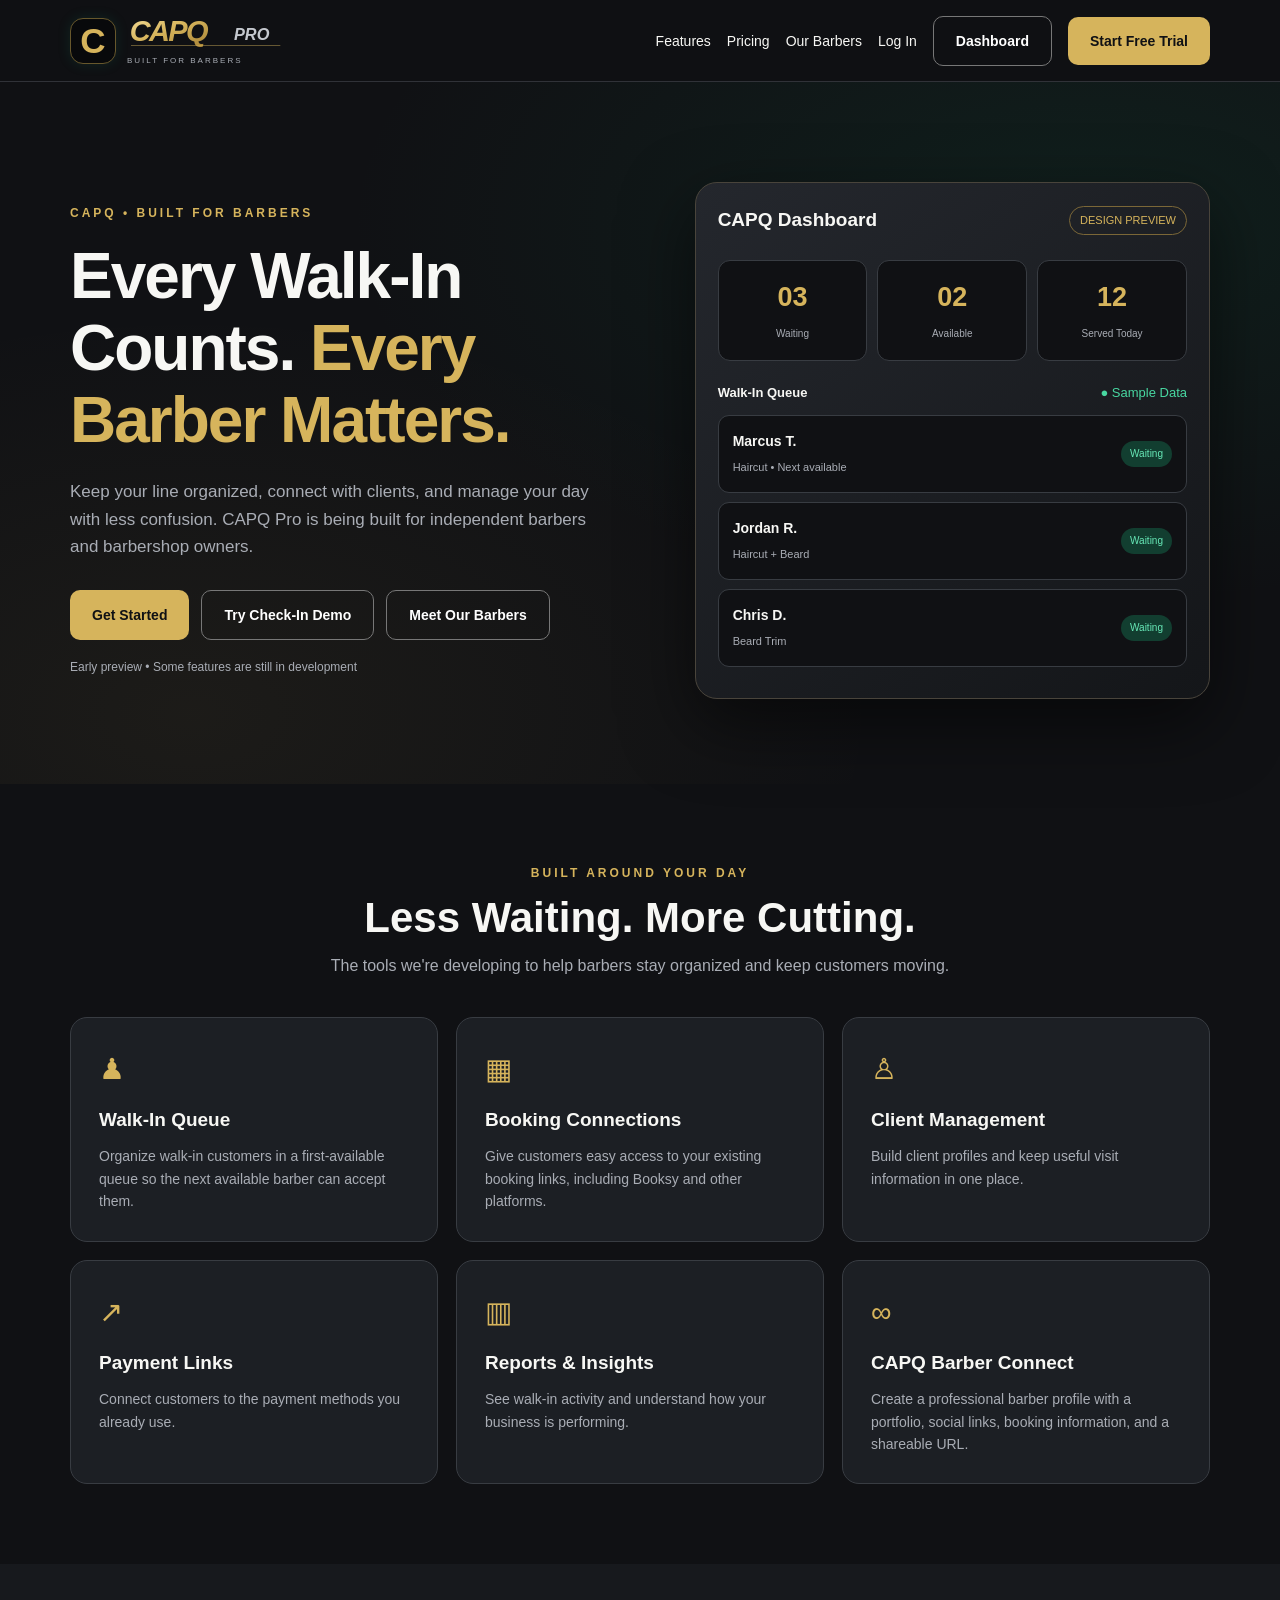
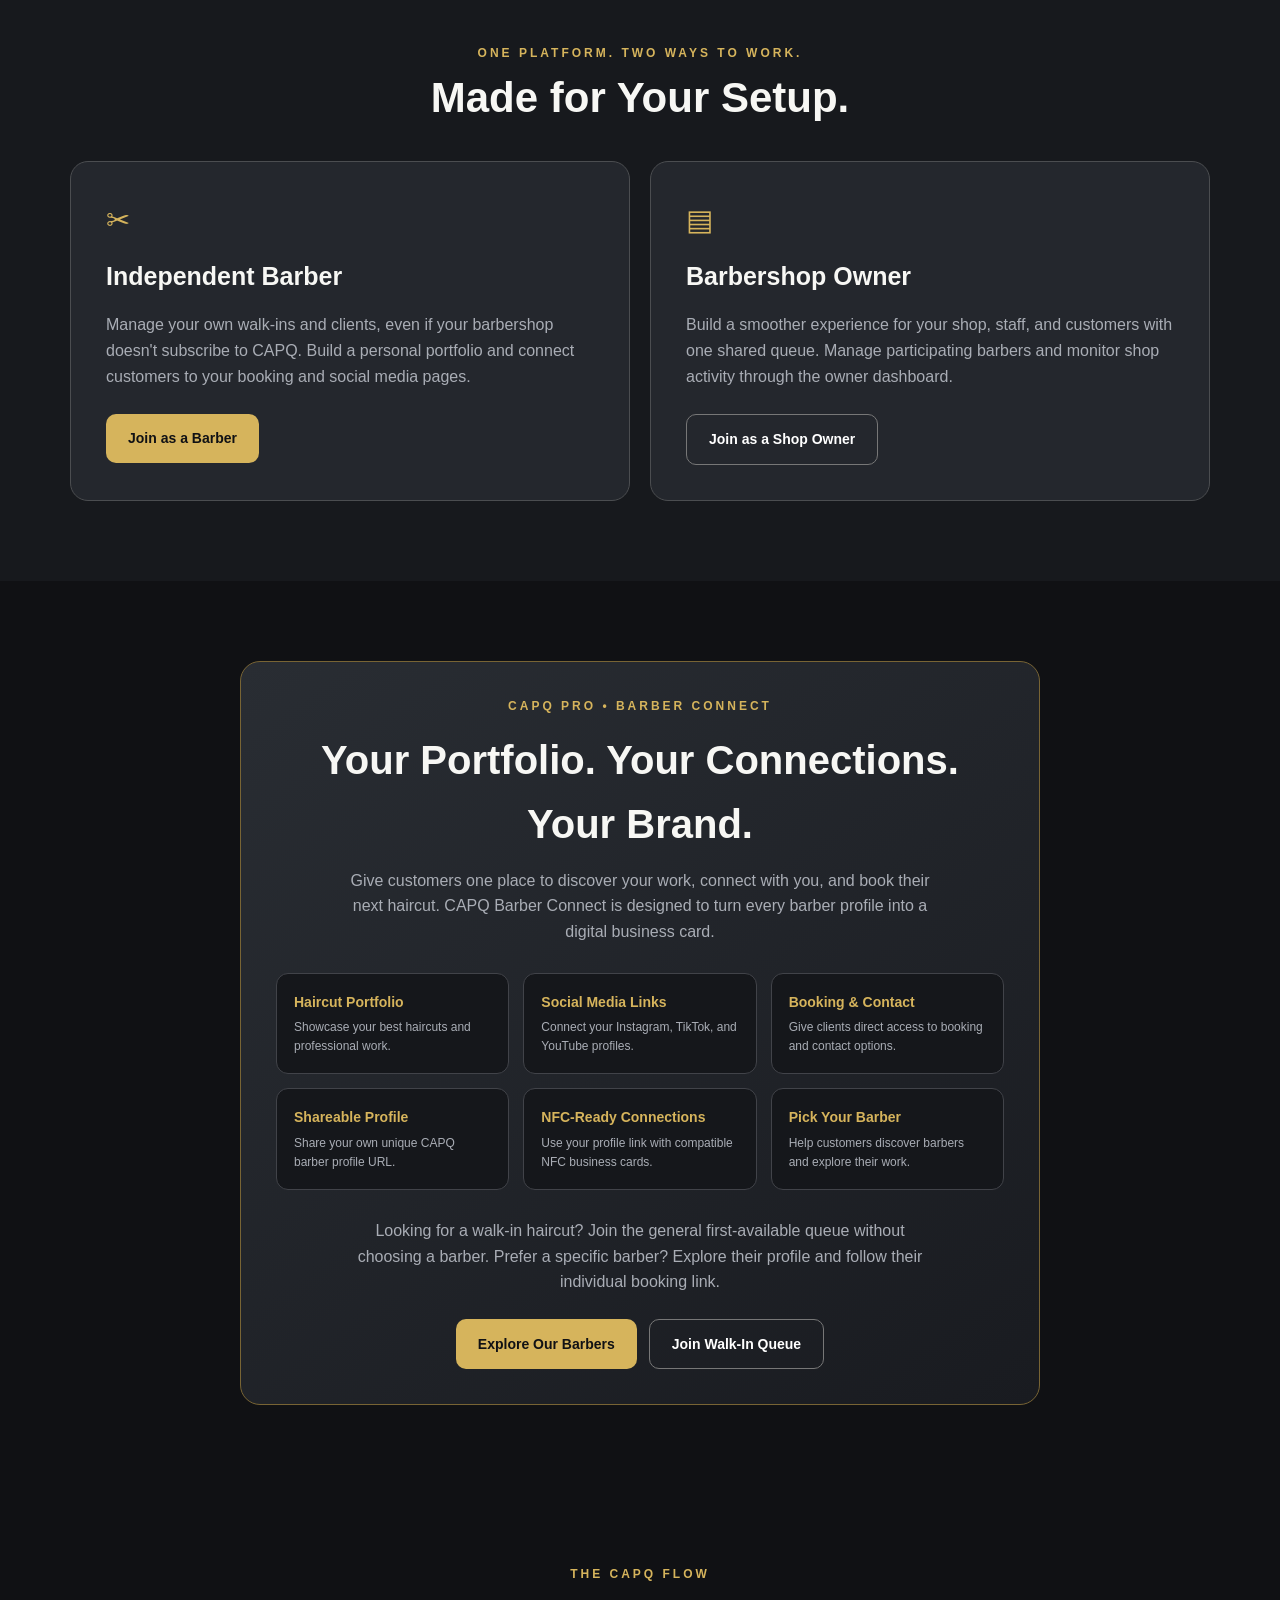
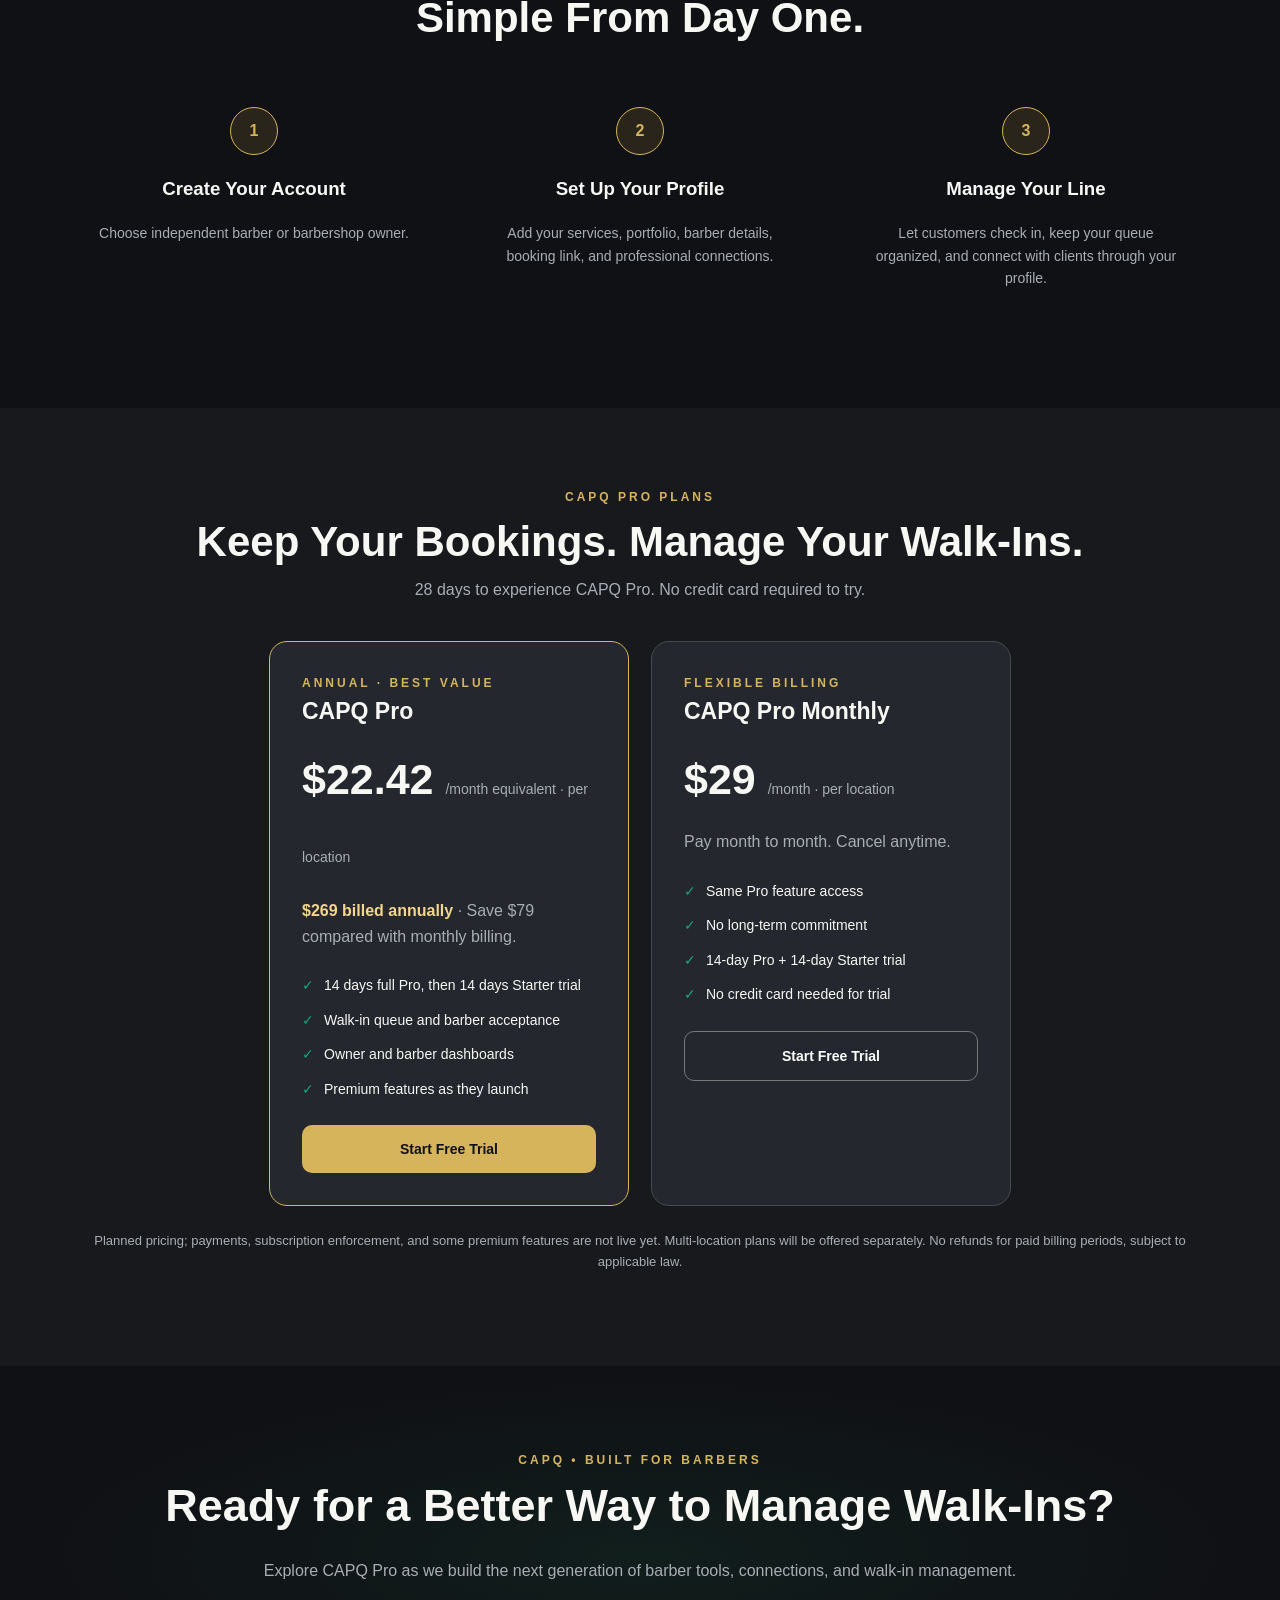
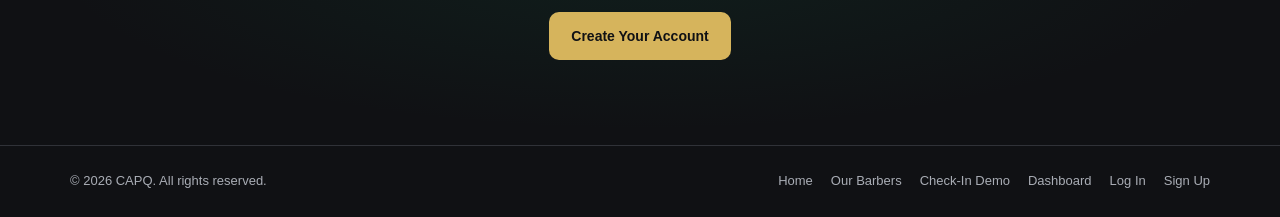
==== commit 3224e0d4: "Update index.html" ====
--- a/index.html
+++ b/index.html
@@ -5,8 +5,10 @@
   <meta charset="UTF-8">
   <meta name="viewport" content="width=device-width, initial-scale=1">
   <meta name="theme-color" content="#101114">
-  <meta name="description" content="CAPQ helps barbers and barbershops organize walk-ins, manage their line, and connect with clients.">
+  <meta name="description" content="CAPQ Pro helps barbers and barbershops organize walk-ins, manage their queue, and connect with clients.">
+
   <title>CAPQ Pro | Built for Barbers</title>
+
   <link rel="icon" type="image/svg+xml" href="assets/capq-mark.svg">
   <link rel="stylesheet" href="assets/capq-brand.css">
 
@@ -21,8 +23,8 @@
     }
 
     * { box-sizing: border-box; }
+
     html { scroll-behavior: smooth; }
-
 
     body {
       margin: 0;
@@ -32,8 +34,19 @@
       line-height: 1.6;
     }
 
-    a { color: inherit; text-decoration: none; }
-    button, a { -webkit-tap-highlight-color: transparent; }
+    a {
+      color: inherit;
+      text-decoration: none;
+    }
+
+    button, a {
+      -webkit-tap-highlight-color: transparent;
+    }
+
+    a:focus-visible, button:focus-visible {
+      outline: 3px solid var(--gold);
+      outline-offset: 4px;
+    }
 
     .container {
       width: min(1140px, 92%);
@@ -478,6 +491,34 @@
       gap: 12px;
     }
 
+    .connect-features {
+      display: grid;
+      grid-template-columns: repeat(3, 1fr);
+      gap: 14px;
+      margin: 28px 0;
+      text-align: left;
+    }
+
+    .connect-feature {
+      background: #15171b;
+      border: 1px solid #414349;
+      border-radius: 12px;
+      padding: 17px;
+    }
+
+    .connect-feature strong {
+      display: block;
+      color: var(--gold);
+      font-size: 14px;
+      margin-bottom: 5px;
+    }
+
+    .connect-feature span {
+      display: block;
+      color: var(--muted);
+      font-size: 12px;
+    }
+
     .cta {
       text-align: center;
       padding: 85px 20px;
@@ -538,7 +579,8 @@
       .cards,
       .audience-grid,
       .steps,
-      .pricing-grid {
+      .pricing-grid,
+      .connect-features {
         grid-template-columns: 1fr;
       }
 
@@ -603,7 +645,7 @@
 
           <p>
             Keep your line organized, connect with clients, and manage
-            your day with less confusion. CAPQ is being built for
+            your day with less confusion. CAPQ Pro is being built for
             independent barbers and barbershop owners.
           </p>
 
@@ -634,7 +676,6 @@
           </div>
 
           <div class="preview-stats">
-
             <div class="stat">
               <strong>03</strong>
               <small>Waiting</small>
@@ -649,7 +690,6 @@
               <strong>12</strong>
               <small>Served Today</small>
             </div>
-
           </div>
 
           <div class="preview-heading">
@@ -682,7 +722,6 @@
           </div>
 
         </div>
-
       </div>
     </section>
 
@@ -714,7 +753,7 @@
             <h3>Booking Connections</h3>
             <p>
               Give customers easy access to your existing
-              booking links.
+              booking links, including Booksy and other platforms.
             </p>
           </div>
 
@@ -738,7 +777,7 @@
 
           <div class="card">
             <div class="card-icon">▥</div>
-            <h3>Reports & Insights</h3>
+            <h3>Reports &amp; Insights</h3>
             <p>
               See walk-in activity and understand how
               your business is performing.
@@ -747,10 +786,10 @@
 
           <div class="card">
             <div class="card-icon">∞</div>
-            <h3>CAPQ Connections</h3>
-            <p>
-              Keep your professional links and barber
-              profile together.
+            <h3>CAPQ Barber Connect</h3>
+            <p>
+              Create a professional barber profile with a portfolio,
+              social links, booking information, and a shareable URL.
             </p>
           </div>
 
@@ -776,6 +815,8 @@
             <p>
               Manage your own walk-ins and clients, even if
               your barbershop doesn't subscribe to CAPQ.
+              Build a personal portfolio and connect customers
+              to your booking and social media pages.
             </p>
             <a href="signup.html" class="btn btn-gold">
               Join as a Barber
@@ -788,6 +829,8 @@
             <p>
               Build a smoother experience for your shop,
               staff, and customers with one shared queue.
+              Manage participating barbers and monitor
+              shop activity through the owner dashboard.
             </p>
             <a href="signup.html" class="btn btn-outline">
               Join as a Shop Owner
@@ -806,12 +849,66 @@
             CAPQ PRO • BARBER CONNECT
           </div>
 
-          <h2>Meet Our Barbers</h2>
+          <h2>Your Portfolio. Your Connections. Your Brand.</h2>
 
           <p>
-            Explore barber profiles, view haircut portfolios,
-            and find booking links. For walk-ins, join our
+            Give customers one place to discover your work,
+            connect with you, and book their next haircut.
+            CAPQ Barber Connect is designed to turn every
+            barber profile into a digital business card.
+          </p>
+
+          <div class="connect-features">
+
+            <div class="connect-feature">
+              <strong>Haircut Portfolio</strong>
+              <span>
+                Showcase your best haircuts and professional work.
+              </span>
+            </div>
+
+            <div class="connect-feature">
+              <strong>Social Media Links</strong>
+              <span>
+                Connect your Instagram, TikTok, and YouTube profiles.
+              </span>
+            </div>
+
+            <div class="connect-feature">
+              <strong>Booking &amp; Contact</strong>
+              <span>
+                Give clients direct access to booking and contact options.
+              </span>
+            </div>
+
+            <div class="connect-feature">
+              <strong>Shareable Profile</strong>
+              <span>
+                Share your own unique CAPQ barber profile URL.
+              </span>
+            </div>
+
+            <div class="connect-feature">
+              <strong>NFC-Ready Connections</strong>
+              <span>
+                Use your profile link with compatible NFC business cards.
+              </span>
+            </div>
+
+            <div class="connect-feature">
+              <strong>Pick Your Barber</strong>
+              <span>
+                Help customers discover barbers and explore their work.
+              </span>
+            </div>
+
+          </div>
+
+          <p>
+            Looking for a walk-in haircut? Join the general
             first-available queue without choosing a barber.
+            Prefer a specific barber? Explore their profile
+            and follow their individual booking link.
           </p>
 
           <div class="connect-actions">
@@ -850,7 +947,8 @@
             <div class="step-number">2</div>
             <h3>Set Up Your Profile</h3>
             <p>
-              Add your services, barber details, and useful links.
+              Add your services, portfolio, barber details,
+              booking link, and professional connections.
             </p>
           </div>
 
@@ -858,7 +956,8 @@
             <div class="step-number">3</div>
             <h3>Manage Your Line</h3>
             <p>
-              Let customers check in and keep your queue organized.
+              Let customers check in, keep your queue organized,
+              and connect with clients through your profile.
             </p>
           </div>
 
@@ -953,8 +1052,8 @@
         <h2>Ready for a Better Way to Manage Walk-Ins?</h2>
 
         <p>
-          Explore CAPQ as we build the next generation
-          of barber tools.
+          Explore CAPQ Pro as we build the next generation
+          of barber tools, connections, and walk-in management.
         </p>
 
         <a href="signup.html" class="btn btn-gold">
@@ -982,10 +1081,8 @@
 
     </div>
   </footer>
-<script src="assets/capq-nav.js" defer></script>
-</body>
-  </script>
-<script src="assets/capq-nav.js" defer></script>
+
+  <script src="assets/capq-nav.js" defer></script>
+
 </body>
 </html>
-</html>
